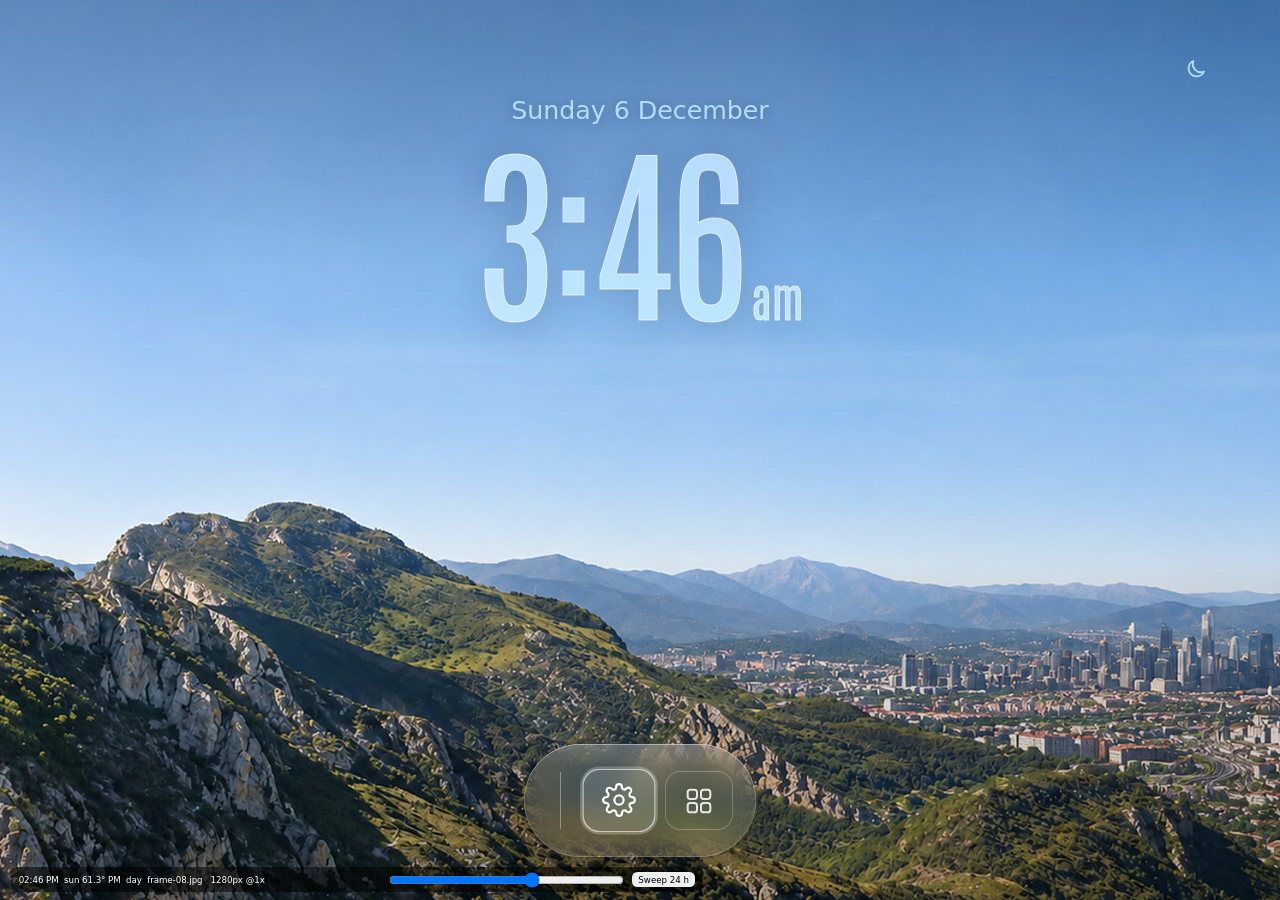
==== tv-home/web/index.html @ ba362331 "Fire TV support, the landscape home and a restyled phone remote - Fire TV (Fire OS 7): the on-TV app" ====
<!doctype html>
<html lang="en-AU">
<head>
<meta charset="utf-8">
<meta name="viewport" content="width=device-width, initial-scale=1">
<title>Home</title>
<link rel="preload" href="fonts/inter-latin-wght-normal.woff2" as="font" type="font/woff2" crossorigin>
<link rel="stylesheet" href="app.css">
<link rel="stylesheet" href="sky.css">
</head>
<body>
<div class="bg" id="bg" aria-hidden="true"></div>
<!-- home.mode "solar" (the default): one landscape lit by the real sun, built by sky.js -->
<div class="sky" id="sky" aria-hidden="true"></div>
<!-- Night look only: five scenes that take turns (photo, glass clock, the cut-out in front), built by app.js -->
<div class="scenes" id="scenes" aria-hidden="true"></div>
<div class="scrim" aria-hidden="true"></div>

<header class="top">
  <div class="top-left">
    <div class="people-wrap">
      <div class="people" id="people"></div>
      <!-- three or more people: the list the head icon opens -->
      <div class="people-pop" id="people-pop" role="listbox" aria-label="Who is watching"></div>
    </div>
    <div class="hero" id="hero" aria-live="polite">
      <h1 id="hero-title"></h1>
      <p id="hero-sub"></p>
    </div>
  </div>
  <div class="clock">
    <div class="time" id="time"></div>
    <div class="date" id="date"></div>
    <div class="place" id="place"></div>
    <div class="quick" id="quick">
      <!-- the quick buttons from tvs[].quick in config.json, drawn by app.js -->
      <div class="qbtns" id="qbtns"></div>
      <div class="sleep-menu" id="sleep-menu"></div>
    </div>
    <p class="quick-note" id="quick-note"></p>
  </div>
</header>

<main class="home">
  <section class="shelf" id="shelf-section" aria-labelledby="shelf-title">
    <header class="shelf-head">
      <h2 id="shelf-title">Keep watching</h2>
      <p class="status" id="status"></p>
    </header>
    <div class="shelf-track" id="shelf"></div>
  </section>

  <section class="apps" id="apps-section" aria-label="Apps">
    <p class="hint" id="hint" aria-live="polite"></p>
    <div class="grid" id="grid"></div>
  </section>
</main>

<!-- the gear tile's menu (Home settings or TV settings), drawn by app.js -->
<div class="gear-pop" id="gear-pop" role="menu"></div>

<!-- Home settings: couch-tv's own settings screen, drawn by app.js ("home settings") -->
<div class="settings" id="settings" role="dialog" aria-modal="true" aria-label="Home settings">
  <div class="set-side">
    <h1 class="set-title" id="set-title"></h1>
    <div class="set-secs" id="set-secs"></div>
  </div>
  <div class="set-main">
    <p class="set-crumb" id="set-crumb"></p>
    <h2 class="set-head" id="set-head"></h2>
    <div class="set-type" id="set-type">
      <label class="set-type-label" id="set-type-label" for="set-input"></label>
      <input id="set-input" type="text" autocomplete="off" autocorrect="off" spellcheck="false">
    </div>
    <div class="set-rows" id="set-rows"></div>
    <p class="set-msg" id="set-msg" aria-live="polite"></p>
    <p class="set-hint" id="set-hint"></p>
  </div>
</div>

<!-- Smart home (optional): the rooms and scenes screen, drawn by smarthome.js -->
<div class="smart" id="smart" role="dialog" aria-modal="true" aria-label="Smart home"></div>

<script src="i18n.js"></script>
<script src="config.js"></script>
<script src="smarthome.js"></script>
<script src="sky.js"></script>
<script src="app.js"></script>
</body>
</html>
---- tv-home/web/app.css ----
/* TV home, tvOS style. Designed at 1920x1080; 1rem = 16px at that width, so it scales with the
   TV's real CSS viewport (this TV's WebView reports 960x540 at 2x).
   Apple's tvOS numbers: safe area 60 top and bottom, 80 at the sides; 40 between tiles;
   text 29 by default and never under 23. */

@font-face {
  font-family: "Inter"; font-weight: 100 900; font-display: block;
  src: url(fonts/inter-latin-wght-normal.woff2) format("woff2");
}

:root {
  --bg: #0b0b0e;
  --bg-2: #060608;
  --text: #f5f5f7;
  --text-2: rgba(245, 245, 247, 0.62);
  --text-3: rgba(245, 245, 247, 0.42);
  --tile: #1c1c21;
  --warn: #ff9f8a;

  --safe-x: 5rem;        /* 80 */
  --safe-y: 3.75rem;     /* 60 */
  --gap: 2.5rem;         /* 40 */

  --shelf-w: 20rem;      /* 320: Apple's five-column width */
  --shelf-h: 11.25rem;   /* 16:9 */
  --app-w: 11.5rem;      /* 184: Apple's eight-column width */
  --app-h: 6.5rem;       /* 16:9, the shape of an Android TV banner */
  --app-row-gap: 3.5rem;

  --ease: cubic-bezier(0.2, 0.8, 0.2, 1);
}

* { box-sizing: border-box; margin: 0; }
html { font-size: calc(100vw / 120); background: var(--bg); color: var(--text); }
body {
  width: 100vw; height: 100vh; overflow: hidden;
  background: var(--bg);
  font-family: "Inter", system-ui, sans-serif; font-weight: 450;
  -webkit-font-smoothing: antialiased; letter-spacing: -0.005em;
  cursor: none; user-select: none; -webkit-user-select: none;
}

/* ---------- the photo: full screen, drifting slowly, one place at a time ---------- */
.bg { position: fixed; top: 0; right: 0; bottom: 0; left: 0; overflow: hidden; background: var(--bg); }
.bg img {
  position: absolute; top: 0; right: 0; bottom: 0; left: 0; width: 100%; height: 100%; object-fit: cover;
  opacity: 0; transition: opacity 1600ms ease-in-out;
}
.bg img.on { opacity: 1; animation: drift 70s ease-in-out infinite alternate; }
.bg img.show { animation: none; }
@keyframes drift { from { transform: scale(1.02) translate(0, 0); } to { transform: scale(1.1) translate(-1.5%, -1%); } }
.night .bg img { filter: brightness(0.72); }
/* darker at the top for the clock, much darker at the bottom for the apps */
.scrim {
  position: fixed; top: 0; right: 0; bottom: 0; left: 0; pointer-events: none;
  background:
    linear-gradient(180deg, rgba(0, 0, 0, 0.5) 0%, rgba(0, 0, 0, 0) 26%),
    linear-gradient(180deg, rgba(0, 0, 0, 0) 32%, rgba(0, 0, 0, 0.5) 55%, rgba(0, 0, 0, 0.86) 100%);
}

/* ---------- clock, and the focused show's title ---------- */
.top {
  position: fixed; top: var(--safe-y); left: var(--safe-x); right: var(--safe-x); z-index: 2;
  display: flex; justify-content: space-between; align-items: flex-start;
  text-shadow: 0 0.125rem 1.5rem rgba(0, 0, 0, 0.35);
}
.clock { text-align: right; }
.time { font-size: 7rem; line-height: 7rem; font-weight: 250; letter-spacing: -0.035em; font-variant-numeric: tabular-nums; }
.time small { font-size: 2.25rem; font-weight: 400; letter-spacing: 0; margin-left: 0.5rem; }
.date { margin-top: 0.75rem; font-size: 1.875rem; line-height: 2.25rem; font-weight: 550; }
.place { margin-top: 0.625rem; font-size: 1.4375rem; line-height: 1.875rem; color: rgba(255, 255, 255, 0.66); }
/* quick buttons under the clock, like Apple TV's Control Centre */
.quick { position: relative; display: flex; gap: 0.75rem; justify-content: flex-end; margin-top: 1.25rem; text-shadow: none; }
.qbtns { display: flex; gap: 0.75rem; justify-content: flex-end; }
.quick.none { display: none; }
.qbtn {
  display: flex; align-items: center; gap: 0.625rem; padding: 0.5rem 1.25rem 0.5rem 1rem; border-radius: 2rem;
  font-size: 1.4375rem; line-height: 2rem; font-weight: 600; color: #fff;
  background: rgba(16, 16, 20, 0.46); -webkit-backdrop-filter: blur(1.25rem); backdrop-filter: blur(1.25rem);
  transition: background 200ms var(--ease), color 200ms var(--ease), transform 200ms var(--ease);
}
.qbtn svg { width: 1.5rem; height: 1.5rem; fill: none; stroke: currentColor; stroke-width: 1.8; stroke-linejoin: round; }
.qbtn svg .fill { fill: currentColor; stroke: none; }
.qbtn.set { background: rgba(16, 16, 20, 0.66); box-shadow: inset 0 0 0 0.125rem rgba(255, 255, 255, 0.5); }
.qbtn.off { color: rgba(255, 255, 255, 0.55); }
.qbtn.focus { background: #fff; color: #111; transform: scale(1.08); box-shadow: 0 0.5rem 1.25rem rgba(0, 0, 0, 0.35); }
.sleep-menu {
  display: none; position: absolute; right: 0; top: calc(100% + 0.75rem); gap: 0.5rem; padding: 0.5rem;
  border-radius: 2rem; background: rgba(28, 28, 32, 0.72); -webkit-backdrop-filter: blur(1.5rem); backdrop-filter: blur(1.5rem);
  box-shadow: 0 1rem 2.5rem rgba(0, 0, 0, 0.45); text-shadow: none;
}
.sleep-menu.on { display: flex; }
.sleep-menu .opt { white-space: nowrap; padding: 0 1.25rem; border-radius: 1.5rem; font-size: 1.4375rem; line-height: 2.75rem; font-weight: 600; color: rgba(255, 255, 255, 0.85); transition: transform 200ms var(--ease); }
.sleep-menu .opt.focus { background: #fff; color: #111; transform: scale(1.08); }
.quick-note { margin-top: 0.5rem; font-size: 1.4375rem; color: var(--warn); min-height: 1.875rem; }

.hero { max-width: 62rem; opacity: 0; transform: translateY(0.5rem); transition: opacity 400ms var(--ease), transform 400ms var(--ease); }
.hero.on { opacity: 1; transform: none; }
.hero h1 { font-size: 3.75rem; line-height: 4.25rem; font-weight: 700; letter-spacing: -0.025em; }
.hero p { margin-top: 0.75rem; font-size: 1.8125rem; line-height: 2.25rem; color: rgba(255, 255, 255, 0.8); }

.home { position: relative; z-index: 1; height: 100vh; }

/* ---------- Keep watching ---------- */
.shelf-head { display: flex; align-items: baseline; justify-content: space-between; height: 2.25rem; margin-bottom: 1.25rem; }
.shelf-head h2 { font-size: 1.875rem; line-height: 2.25rem; font-weight: 620; color: rgba(255, 255, 255, 0.82); letter-spacing: -0.01em; text-shadow: 0 0.125rem 1rem rgba(0, 0, 0, 0.4); }
.status { font-size: 1.4375rem; color: var(--warn); }
/* whose shows: one tab per person, like Apple TV's tab bar */
.shelf-head { justify-content: flex-start; gap: 1.5rem; align-items: center; height: 3rem; }
/* top left, the show title sits under it */
.top-left { display: flex; flex-direction: column; align-items: flex-start; gap: 1.5rem; }
.people.empty, .people.none { display: none; }
.people { display: flex; width: max-content; text-shadow: none; gap: 0.5rem; padding: 0.375rem; border-radius: 2rem; background: rgba(255, 255, 255, 0.12); }
.person {
  font-size: 1.4375rem; line-height: 2.25rem; font-weight: 600; padding: 0 1.25rem; border-radius: 1.5rem;
  color: rgba(255, 255, 255, 0.78); transition: background 200ms var(--ease), color 200ms var(--ease), transform 200ms var(--ease);
}
.person.on { background: #fff; color: #111; }
.person.focus { transform: scale(1.08); box-shadow: 0 0 0 0.1875rem #fff, 0 0.5rem 1.25rem rgba(0, 0, 0, 0.35); }
.person.focus:not(.on) { background: rgba(255, 255, 255, 0.16); color: #fff; }
.shelf-none { font-size: 1.8125rem; line-height: var(--shelf-h); color: rgba(255, 255, 255, 0.7); text-shadow: 0 0.125rem 1rem rgba(0, 0, 0, 0.4); }
.shelf-head .status { margin-left: auto; padding-right: var(--safe-x); }

.shelf { position: absolute; left: var(--safe-x); right: 0; top: 19.25rem; }
.shelf.empty { display: none; }
.shelf-head { padding-right: var(--safe-x); }
.shelf-track { display: flex; gap: var(--gap); transition: transform 280ms var(--ease); }
.shelf-empty {
  max-width: 44rem; padding-top: 0.5rem;
  font-size: 1.8125rem; line-height: 2.5rem; color: var(--text-3); font-weight: 450;
}

/* ---------- tiles and the tvOS focus effect ---------- */
.tile { position: relative; flex: none; transition: transform 240ms var(--ease); }
.face {
  position: relative; width: 100%; height: 100%; overflow: hidden; background: var(--tile);
  box-shadow: 0 0.5rem 1rem rgba(0, 0, 0, 0.35);
  transition: box-shadow 240ms var(--ease);
}
.face img { display: block; width: 100%; height: 100%; object-fit: cover; }
/* the light that slides across a focused tile */
.face::after {
  content: ""; position: absolute; top: 0; right: 0; bottom: 0; left: 0; opacity: 0; pointer-events: none;
  background: linear-gradient(115deg, rgba(255, 255, 255, 0) 35%, rgba(255, 255, 255, 0.2) 50%, rgba(255, 255, 255, 0) 65%);
  background-size: 250% 100%; background-position: 100% 0;
  transition: opacity 240ms var(--ease);
}
.tile.focus { z-index: 2; }
.tile.focus .face {
  box-shadow: 0 1.75rem 3rem rgba(0, 0, 0, 0.6), 0 0 0 0.0625rem rgba(255, 255, 255, 0.12);
  animation: sway 6s ease-in-out infinite alternate;
}
.tile.focus .face::after { opacity: 1; animation: glint 6s ease-in-out infinite alternate; }
@keyframes sway {
  from { transform: perspective(60rem) rotateX(1.2deg) rotateY(-1.8deg); }
  to { transform: perspective(60rem) rotateX(-1.2deg) rotateY(1.8deg); }
}
@keyframes glint { from { background-position: 100% 0; } to { background-position: 0% 0; } }

/* Keep watching tile */
.show { width: var(--shelf-w); height: var(--shelf-h); }
.show .face { border-radius: 0.875rem; }
.show.focus { transform: scale(1.07); }
.show .badge {
  position: absolute; left: 1rem; bottom: 1.25rem; width: 3rem; height: 3rem; border-radius: 0.75rem;
  overflow: hidden; box-shadow: 0 0.25rem 0.75rem rgba(0, 0, 0, 0.45);
}
.show .badge img { width: 100%; height: 100%; object-fit: cover; }
.show .bar { position: absolute; left: 0; right: 0; bottom: 0; height: 0.375rem; background: rgba(0, 0, 0, 0.45); }
.show .bar i { display: block; height: 100%; background: var(--text); }
.show .no-art {
  position: absolute; top: 0; right: 0; bottom: 0; left: 0; display: flex; align-items: center; justify-content: center; padding: 1.5rem;
  font-size: 2.25rem; font-weight: 650; text-align: center; color: var(--text-2);
}
.caption {
  position: absolute; left: 0; right: 0; top: calc(100% + 1.25rem); opacity: 0;
  transition: opacity 200ms var(--ease); white-space: nowrap; overflow: hidden; text-overflow: ellipsis;
}
/* the focused show's title is shown large at the top instead */
.show .caption { display: none; }
.caption b { display: block; font-size: 1.8125rem; line-height: 2.25rem; font-weight: 620; color: var(--text); overflow: hidden; text-overflow: ellipsis; }
.caption span { display: block; font-size: 1.4375rem; line-height: 1.875rem; color: var(--text-2); }

/* ---------- apps ---------- */
.apps { position: absolute; left: var(--safe-x); right: var(--safe-x); top: 37.5rem; }
.grid {
  display: grid; grid-template-columns: repeat(8, var(--app-w)); grid-auto-rows: var(--app-h);
  column-gap: var(--gap); row-gap: var(--app-row-gap);
}
.app { width: var(--app-w); height: var(--app-h); }
.app .face { border-radius: 0.625rem; }
.app.focus { transform: scale(1.16); }
.app .label {
  position: absolute; left: -2rem; right: -2rem; top: calc(100% + 0.625rem); text-align: center;
  font-size: 1.25rem; line-height: 1.5rem; font-weight: 600; color: var(--text); opacity: 0;
  transition: opacity 200ms var(--ease); white-space: nowrap; overflow: hidden; text-overflow: ellipsis;
}
.app.focus .label { opacity: 1; }
/* apps without a TV banner: their icon on a soft tile */
.app .face.icon { display: flex; align-items: center; justify-content: center; }
.app .face.icon img { width: 3.75rem; height: 3.75rem; border-radius: 0.875rem; object-fit: cover; }
.app .face.word { display: flex; align-items: center; justify-content: center; font-size: 1.5rem; font-weight: 650; color: #fff; padding: 0 1rem; text-align: center; }
/* the house's own tiles: computer screen, settings */
.app .face.tool {
  background: linear-gradient(160deg, #2c2c33 0%, #1a1a1f 100%);
  display: flex; align-items: center; justify-content: center;
}
.app .face.tool svg { width: 2.75rem; height: 2.75rem; stroke: var(--text); stroke-width: 1.6; fill: none; stroke-linecap: round; stroke-linejoin: round; }
.app.busy .face { animation: none; opacity: 0.6; }

@media (prefers-reduced-motion: reduce) {
  .tile.focus .face, .tile.focus .face::after { animation: none; }
  .tile, .shelf-track, .bg img, .hero { transition: none; }
  .bg img.on { animation: none; }
}

/* ================= Night: the living room's lock screen look =================
   Only applies with html.theme-night. 
   Layers: photo, glass clock, the peak cut out of the photo, scrim, then everything else. */
@font-face {
  font-family: "Antonio"; font-weight: 300; font-display: block;
  src: url(fonts/antonio-latin-300.woff2) format("woff2");
}
@font-face {
  font-family: "Antonio"; font-weight: 400; font-display: block;
  src: url(fonts/antonio-latin-400.woff2) format("woff2");
}
/* Five scenes take turns every 20 s. Each scene is its own photo, glass
   clock and cut-out; only the one showing and the one coming next are drawn (.ready), to save memory. */
.scenes { display: none; }
.theme-night .scenes { display: block; position: fixed; top: 0; right: 0; bottom: 0; left: 0; pointer-events: none; }
.theme-night .bg { display: none; }
.scene { position: absolute; top: 0; right: 0; bottom: 0; left: 0; display: none; opacity: 0; transition: opacity 1600ms ease-in-out; }
.scene.ready { display: block; }
.scene.on { opacity: 1; }
.scene .sbg, .scene .fg { position: absolute; top: 0; right: 0; bottom: 0; left: 0; width: 100%; height: 100%; object-fit: cover; }
.scene .shade { position: absolute; top: 0; right: 0; bottom: 0; left: 0; }
.gclock {
  position: absolute; left: 0; right: 0; top: 9.375rem; text-align: center; white-space: nowrap;
  font-family: "Antonio", "Arial Narrow", sans-serif; font-weight: 300; font-size: 25rem; line-height: 0.82; letter-spacing: -0.02em;
  filter: drop-shadow(0 0.375rem 1.75rem rgba(0, 0, 0, 0.16));
}
.gclock .fill {
  display: block; padding: 0.2em 0; margin: -0.2em 0; color: transparent;
  -webkit-background-clip: text; background-clip: text; background-size: 100vw 100vh; background-repeat: no-repeat;
}
.gclock .rim { position: absolute; top: 0; right: 0; bottom: 0; left: 0; color: rgba(255, 255, 255, 0.1); -webkit-text-stroke: 0.09rem rgba(255, 255, 255, 0.55); }
.gclock .sheen {
  position: absolute; top: 0; right: 0; bottom: 0; left: 0; color: transparent; -webkit-background-clip: text; background-clip: text;
  background-image: linear-gradient(160deg, rgba(255, 255, 255, 0.55) 0%, rgba(255, 255, 255, 0) 38%, rgba(255, 255, 255, 0) 70%, rgba(255, 255, 255, 0.22) 100%);
}
/* after 9 pm everything dims a little */
.night .scene .sbg, .night .scene .fg, .night .scene .gclock { filter: brightness(0.72); }
.theme-night .scrim { background: linear-gradient(180deg, rgba(0, 0, 0, 0) 60%, rgba(0, 0, 0, 0.5) 100%); }

/* 4 Night: the clock behind the peak, pink glass */
.s-night .sbg, .s-night .fg { filter: brightness(0.86); }
.s-night .gclock .fill { filter: brightness(1.15) saturate(1.2); opacity: 0.9; }
.s-night .gclock .rim { color: rgba(255, 200, 215, 0.06); -webkit-text-stroke-color: rgba(255, 215, 225, 0.5); }
/* 1 Golden hour: a little smaller, low enough for the volcano's tip to rise into the digits */
.s-golden .gclock { top: 9.5rem; font-size: 24.375rem; }
/* 2 Waterline: the clock sits on the water (app.js water: the underside of the surface); the part
   under it is blurred like a reflection */
.s-water .shade { background: linear-gradient(180deg, rgba(0, 12, 24, 0.42) 0%, rgba(0, 12, 24, 0.12) 40%, rgba(0, 0, 0, 0) 52%, rgba(0, 20, 40, 0.5) 100%); }
.s-water .gclock { top: 16.75rem; font-size: 26.25rem; filter: drop-shadow(0 0.5rem 1.875rem rgba(0, 20, 40, 0.35)); }
.s-water .gclock.under { filter: blur(0.1375rem); opacity: 0.78; transform: translateX(0.3125rem); }
.s-water .gclock.under .fill { filter: hue-rotate(-8deg) saturate(1.4); }
.s-water .gclock.under .rim { -webkit-text-stroke-color: rgba(170, 240, 255, 0.5); }
/* 3 Fog: a big dark clock on the left, sinking into the misty hills */
.s-fog .gclock { left: 6rem; right: auto; top: 10.75rem; font-size: 29.375rem; text-align: left; filter: none; }
.s-fog .gclock .fill { filter: brightness(0.46) saturate(0.8) contrast(1.1); opacity: 0.8; }
.s-fog .gclock .rim { color: transparent; -webkit-text-stroke-color: rgba(255, 255, 255, 0.6); }
.s-fog .gclock .sheen { display: none; }
/* 5 Rainforest dawn: warm light at the top, the clock low enough for the ridges to cross it */
.s-dawn .shade { background: linear-gradient(180deg, rgba(50, 28, 12, 0.42) 0%, rgba(50, 28, 12, 0) 55%); }
.s-dawn .gclock { top: 14.375rem; filter: drop-shadow(0 0.5rem 2.125rem rgba(60, 30, 10, 0.3)); }

/* glass, as on the lock screen */
.theme-night .people, .theme-night .qbtn, .theme-night .grid, .theme-night .ncard {
  background: rgba(30, 20, 28, 0.32); -webkit-backdrop-filter: blur(1.75rem) saturate(170%); backdrop-filter: blur(1.75rem) saturate(170%);
  box-shadow: inset 0 0 0 0.0625rem rgba(255, 210, 220, 0.16), inset 0 0.0625rem 0 rgba(255, 220, 230, 0.14), 0 1.5rem 3.75rem rgba(0, 0, 0, 0.28);
}
.theme-night .hero, .theme-night .time, .theme-night .place { display: none; }
.theme-night .date {
  position: fixed; left: 0; right: 0; top: 6rem; margin: 0; text-align: center;
  font-size: 2.125rem; line-height: 2.5rem; font-weight: 500; color: #fff;
  text-shadow: 0 0.125rem 1.125rem rgba(0, 0, 0, 0.25); transition: opacity 600ms ease-in-out;
}
.theme-night .date .wx { color: rgba(255, 255, 255, 0.78); font-weight: 400; }
.theme-night .date { white-space: nowrap; }
/* fitDate() in app.js: not enough room between the people switch and the quick buttons */
.theme-night .date.tight .ww, .theme-night .date.tighter .wx { display: none; }
/* the date sits just above each scene's clock; it fades out while the scenes swap */
.theme-night .date.swap { opacity: 0; }
.scene-night .date { color: rgba(255, 232, 238, 0.92); }
.scene-night .date .wx { color: rgba(255, 232, 238, 0.78); }
.scene-golden .date { top: 6.625rem; }
.scene-water .date { top: 13.5rem; }
.scene-dawn .date { top: 11rem; }
.scene-fog .date { left: 6.5rem; right: auto; top: 7.25rem; text-align: left; color: #16201d; text-shadow: none; }
.scene-fog .date .wx { color: rgba(22, 32, 29, 0.72); }
.theme-night .date svg { width: 1.875rem; height: 1.875rem; vertical-align: -0.3rem; margin: 0 0.4rem 0 1rem;
  fill: none; stroke: currentColor; stroke-width: 1.7; stroke-linecap: round; stroke-linejoin: round; }
.theme-night .quick { margin-top: 0; }
/* the saved copy, computer off: app.js leaves out the quick buttons that need the bridge */
/* sleep timer: a round glass button; its label shows only while a timer runs */
.theme-night .qbtn { min-width: 5.5rem; height: 5.5rem; justify-content: center; padding: 0 1.75rem; border-radius: 2.75rem; }
.theme-night .qbtn svg { width: 2.25rem; height: 2.25rem; }
.theme-night .qbtn span { display: none; }
.theme-night .qbtn.set span { display: inline; }
/* the picture button always says which mode the TV is in */
.theme-night #q-picture span { display: inline; }
.theme-night .qbtn.focus { background: #fff; color: #111; }

/* Keep watching: three glass cards */
.theme-night .shelf { top: 40rem; left: var(--safe-x); right: var(--safe-x); }
.theme-night .shelf-head { height: 2.25rem; margin-bottom: 1rem; }
.theme-night .shelf-head h2 { font-size: 1.5625rem; font-weight: 600; color: rgba(255, 255, 255, 0.78); }
.theme-night .shelf-track { gap: 1.375rem; }
.ncard { display: flex; align-items: center; gap: 1.25rem; width: 32.5rem; padding: 1rem; border-radius: 1.875rem; transition: transform 240ms var(--ease), box-shadow 240ms var(--ease); }
.ncard .thumb { width: 10.5rem; height: 5.9375rem; flex: none; border-radius: 1rem; object-fit: cover; background: rgba(255, 255, 255, 0.08); }
.ncard .t { min-width: 0; flex: 1; }
.ncard .nap { display: flex; align-items: center; gap: 0.625rem; font-size: 1.1875rem; line-height: 1.5rem; font-weight: 500; letter-spacing: 0.06em; text-transform: uppercase; color: rgba(255, 255, 255, 0.58); white-space: nowrap; overflow: hidden; }
.ncard .nap img { width: 1.625rem; height: 1.625rem; border-radius: 0.4375rem; object-fit: cover; }
.ncard b { display: block; margin-top: 0.375rem; font-size: 1.8125rem; line-height: 2.25rem; font-weight: 600; white-space: nowrap; overflow: hidden; text-overflow: ellipsis; }
.ncard i { display: block; font-style: normal; font-size: 1.3125rem; line-height: 1.75rem; color: rgba(255, 255, 255, 0.78); }
.ncard .nbar { display: block; height: 0.3125rem; margin-top: 0.625rem; border-radius: 0.2rem; background: rgba(255, 255, 255, 0.25); overflow: hidden; }
.ncard .nbar i { height: 100%; background: #fff; }
.ncard.focus { transform: scale(1.05); box-shadow: 0 0 0 0.1875rem #fff, 0 1.25rem 2.5rem rgba(0, 0, 0, 0.45); }

/* the dock */
.theme-night .apps { top: auto; bottom: 2.875rem; left: 50%; right: auto; transform: translateX(-50%); }
.theme-night .grid {
  grid-template-columns: repeat(12, 7rem); grid-auto-rows: 7rem; column-gap: 1.625rem; row-gap: 3rem;
  padding: 1.375rem 1.75rem; border-radius: 2.875rem;
}
.theme-night .app { width: 7rem; height: 7rem; }
.theme-night .app .face { border-radius: 1.625rem; }
.theme-night .app:not(.focus) .face img { filter: brightness(0.82); }
.theme-night .app.focus { transform: scale(1.16) translateY(-0.625rem); }
.theme-night .app.focus .face { box-shadow: 0 0 0 0.25rem #fff, 0 1.125rem 2.5rem rgba(0, 0, 0, 0.4); }
.theme-night .app .face.tool { background: rgba(255, 255, 255, 0.14); }
.theme-night .app .face.word { font-size: 1.125rem; padding: 0 0.5rem; background: #2a2a30; }
.theme-night .app .label { top: calc(100% + 0.75rem); }
/* More apps: the dock grows into a full list and the cards step aside */
.theme-night.expanded .shelf { display: none; }

@media (prefers-reduced-motion: reduce) {
  .ncard { transition: none; }
}

/* ================= people: a head icon and its list, for three or more ================= */
.sr { position: absolute; width: 1px; height: 1px; overflow: hidden; clip: rect(0 0 0 0); white-space: nowrap; }
.people-wrap { position: relative; }
.avatar {
  display: flex; align-items: center; justify-content: center; flex: none; width: 2.25rem; height: 2.25rem; border-radius: 50%;
  font-size: 1.25rem; line-height: 1; font-weight: 700; color: #fff; text-shadow: 0 0.0625rem 0.25rem rgba(0, 0, 0, 0.25);
  box-shadow: inset 0 0 0 0.0625rem rgba(255, 255, 255, 0.28);
}
.people.head { padding: 0.375rem; border-radius: 50%; transition: transform 200ms var(--ease), box-shadow 200ms var(--ease); }
.people.head .avatar { width: 4.75rem; height: 4.75rem; font-size: 2.125rem; }
.theme-night .people.head.focus, .people.head.focus { transform: scale(1.08); box-shadow: 0 0 0 0.1875rem #fff, 0 0.75rem 1.75rem rgba(0, 0, 0, 0.4); }
.people-pop {
  display: none; position: absolute; left: 0; top: calc(100% + 1rem); z-index: 5; min-width: 24rem; padding: 0.625rem;
  border-radius: 2rem; background: rgba(28, 24, 30, 0.62); -webkit-backdrop-filter: blur(1.75rem) saturate(170%); backdrop-filter: blur(1.75rem) saturate(170%);
  box-shadow: inset 0 0 0 0.0625rem rgba(255, 220, 230, 0.16), 0 1.5rem 3.75rem rgba(0, 0, 0, 0.45); text-shadow: none;
}
.people-pop.on { display: block; }
.plist { display: flex; flex-direction: column; gap: 0.25rem; }
.prow {
  display: flex; align-items: center; gap: 1rem; padding: 0.5rem 1.25rem 0.5rem 0.5rem; border-radius: 1.5rem;
  font-size: 1.6875rem; line-height: 2.25rem; color: rgba(255, 255, 255, 0.88);
  transition: transform 200ms var(--ease), background 200ms var(--ease), box-shadow 200ms var(--ease);
}
.prow .avatar { width: 3rem; height: 3rem; font-size: 1.375rem; }
.prow b { flex: 1; min-width: 0; font-weight: 600; white-space: nowrap; overflow: hidden; text-overflow: ellipsis; }
.pmark { display: flex; font-style: normal; }
.pmark svg { width: 1.75rem; height: 1.75rem; fill: none; stroke: currentColor; stroke-width: 2.2; stroke-linecap: round; stroke-linejoin: round; }
.prow.focus { background: #fff; color: #111; transform: scale(1.04); }
.prow.lifted { transform: scale(1.07) translateX(0.5rem); box-shadow: 0 1rem 2rem rgba(0, 0, 0, 0.4); animation: wiggle 0.32s ease-in-out infinite alternate; }
.phint { margin: 0.625rem 0.75rem 0.25rem; font-size: 1.1875rem; line-height: 1.5rem; font-weight: 500; color: rgba(255, 255, 255, 0.62); }

/* ================= moving apps with the TV remote, and new apps ================= */
@keyframes wiggle { from { rotate: -2deg; } to { rotate: 2deg; } }
.app .dot {
  position: absolute; top: -0.375rem; right: -0.375rem; z-index: 2; width: 1.125rem; height: 1.125rem; border-radius: 50%;
  background: #0a84ff; box-shadow: 0 0 0 0.1875rem rgba(0, 0, 0, 0.3);
}
.theme-night .app.lifted, .theme-night .app.lifted.focus { z-index: 3; transform: scale(1.2) translateY(-1.5rem); }
.theme-night .app.lifted .face { animation: wiggle 0.32s ease-in-out infinite alternate; box-shadow: 0 0 0 0.25rem #fff, 0 1.75rem 3rem rgba(0, 0, 0, 0.55); }
.theme-night .app.lifted .face img { filter: none; }
.theme-night.lifting .app:not(.lifted) .face { opacity: 0.7; }
/* while an app is moved (or a hint shows over the dock) the cards step aside, so the hint has the space */
.theme-night .shelf { transition: opacity 240ms var(--ease); }
.theme-night.lifting .shelf, .theme-night.hinting .shelf { opacity: 0; }
.hint { display: none; }
.theme-night .hint.on {
  display: block; position: absolute; left: 50%; bottom: calc(100% + 2.5rem); transform: translateX(-50%); white-space: nowrap;
  padding: 0.625rem 1.5rem; border-radius: 2rem; font-size: 1.4375rem; line-height: 2rem; font-weight: 600; color: #fff;
  background: rgba(30, 20, 28, 0.42); -webkit-backdrop-filter: blur(1.75rem) saturate(170%); backdrop-filter: blur(1.75rem) saturate(170%);
  box-shadow: inset 0 0 0 0.0625rem rgba(255, 210, 220, 0.16), 0 1rem 2.5rem rgba(0, 0, 0, 0.28);
}
@media (prefers-reduced-motion: reduce) {
  .prow.lifted, .theme-night .app.lifted .face { animation: none; }
}

/* ================= the household's own photos as scenes (Home settings, Your photos) =================
   No cut-out and no glass copy: the clock's fill is the photo itself, lifted a little so it reads. */
.s-own .shade { background: linear-gradient(180deg, rgba(0, 0, 0, 0.3) 0%, rgba(0, 0, 0, 0) 45%); }
.s-own .gclock .fill { filter: brightness(1.4) saturate(1.15); opacity: 0.88; }
.s-own .gclock .rim { -webkit-text-stroke-color: rgba(255, 255, 255, 0.7); }

/* ================= your own scenes (home.my_scenes, made with tools/make-scene.py) =================
   app.js sets --my-top and --my-size (the clock's top and font size, from config.json) on the scene
   and on the page, and the classes: x-left or x-right, f-inter, t-dark on the scene; mine-left,
   mine-right, mine-below, mine-inter, mine-dark on the page for the date. Without them it is the built-in look. */
.s-mine .shade { background: linear-gradient(180deg, rgba(0, 0, 0, 0.22) 0%, rgba(0, 0, 0, 0) 40%); }
.s-mine .gclock { top: var(--my-top, 9.375rem); font-size: var(--my-size, 25rem); }
.s-mine.x-left .gclock { left: 6rem; right: auto; text-align: left; }
.s-mine.x-right .gclock { left: auto; right: 6rem; text-align: right; }
.s-mine.f-inter .gclock { font-family: "Inter", sans-serif; font-weight: var(--my-weight, 600); letter-spacing: -0.05em; line-height: 0.8; }
.s-mine.t-dark .gclock { filter: none; }
.s-mine.t-dark .gclock .fill { filter: brightness(0.46) saturate(0.8) contrast(1.1); opacity: 0.8; }
.s-mine.t-dark .gclock .rim { color: transparent; -webkit-text-stroke-color: rgba(255, 255, 255, 0.6); }
.s-mine.t-dark .gclock .sheen { display: none; }
.scene-mine .date { top: calc(var(--my-top, 9.375rem) - 3.375rem); }
/* below: under the digits' ink, which ends 0.92 of the font size down (Antonio), 0.77 (Inter) */
.scene-mine.mine-below .date { top: calc(var(--my-top, 9.375rem) + var(--my-size, 25rem) * 0.92 + 1rem); }
.scene-mine.mine-below.mine-inter .date { top: calc(var(--my-top, 9.375rem) + var(--my-size, 25rem) * 0.77 + 1rem); }
.scene-mine.mine-left .date { left: 6.5rem; right: auto; text-align: left; }
.scene-mine.mine-right .date { left: auto; right: 6.5rem; text-align: right; }
.scene-mine.mine-dark .date { color: #16201d; text-shadow: none; }
.scene-mine.mine-dark .date .wx { color: rgba(22, 32, 29, 0.72); }

/* ================= the gear tile's menu: Home settings or TV settings ================= */
.gear-pop {
  display: none; position: fixed; z-index: 15; width: max-content; max-width: 42rem; padding: 0.625rem;
  border-radius: 2rem; background: rgba(28, 24, 30, 0.74); -webkit-backdrop-filter: blur(1.75rem) saturate(170%); backdrop-filter: blur(1.75rem) saturate(170%);
  box-shadow: inset 0 0 0 0.0625rem rgba(255, 220, 230, 0.16), 0 1.5rem 3.75rem rgba(0, 0, 0, 0.45); text-shadow: none;
}
.gear-pop.on { display: block; }
/* the same card, centred just above the dock (clear of the clock), for the one-time updates question */
.gear-pop.ask { left: 50%; top: auto; bottom: 14rem; width: 46rem; max-width: 46rem; transform: translateX(-50%); padding: 1.25rem; }
.ask-h { padding: 0.75rem 1rem 1.25rem; }
.ask-h b { display: block; font-size: 2rem; line-height: 2.5rem; font-weight: 640; color: #fff; }
.ask-h small { display: block; margin-top: 0.5rem; font-size: 1.25rem; line-height: 1.75rem; color: rgba(255, 255, 255, 0.7); }
/* the cards step aside while the menu is open, as they do for the move hint */
.theme-night.gearing .shelf { opacity: 0; }
.grow {
  display: flex; align-items: center; gap: 1.25rem; padding: 0.875rem 1.75rem 0.875rem 0.875rem; border-radius: 1.5rem;
  color: rgba(255, 255, 255, 0.92); transition: transform 200ms var(--ease), background 200ms var(--ease);
}
.grow + .grow { margin-top: 0.25rem; }
.grow i { display: flex; flex: none; align-items: center; justify-content: center; width: 3.5rem; height: 3.5rem; border-radius: 1rem; background: rgba(255, 255, 255, 0.12); }
.grow svg { width: 2rem; height: 2rem; fill: none; stroke: currentColor; stroke-width: 1.7; stroke-linecap: round; stroke-linejoin: round; }
.grow b { display: block; font-size: 1.6875rem; line-height: 2.125rem; font-weight: 620; }
.grow small { display: block; font-size: 1.1875rem; line-height: 1.5rem; color: rgba(255, 255, 255, 0.62); }
.grow.focus { background: #fff; color: #111; transform: scale(1.04); box-shadow: 0 1rem 2rem rgba(0, 0, 0, 0.35); }
.grow.focus i { background: rgba(0, 0, 0, 0.07); }
.grow.focus small { color: rgba(0, 0, 0, 0.6); }

/* ================= Home settings: a tvOS style list, sections left, rows right ================= */
.settings {
  display: none; position: fixed; inset: 0; z-index: 30; grid-template-columns: 36rem minmax(0, 1fr); column-gap: 4rem;
  padding: var(--safe-y) var(--safe-x); text-shadow: none;
  background: rgba(10, 8, 12, 0.8); -webkit-backdrop-filter: blur(2.5rem) saturate(140%); backdrop-filter: blur(2.5rem) saturate(140%);
}
.settings.on { display: grid; }
/* the home underneath stays still while the list is open */
.setting .tile.focus .face, .setting .tile.focus .face::after { animation: none; }
.set-side { display: flex; flex-direction: column; min-height: 0; }
.set-title { margin: 2.25rem 0 2.5rem 1.25rem; font-size: 2.875rem; line-height: 3.75rem; font-weight: 700; letter-spacing: -0.022em; white-space: nowrap; }
.set-secs { display: flex; flex-direction: column; gap: 0.375rem; }
.ssec {
  display: flex; align-items: center; gap: 1.25rem; min-height: 4.75rem; padding: 0.5rem 1.5rem 0.5rem 0.875rem; border-radius: 1.5rem;
  font-size: 1.75rem; line-height: 2.25rem; font-weight: 600; color: rgba(255, 255, 255, 0.76);
  transition: transform 200ms var(--ease), background 200ms var(--ease), box-shadow 200ms var(--ease);
}
.ssec i { display: flex; flex: none; align-items: center; justify-content: center; width: 3.25rem; height: 3.25rem; border-radius: 1rem; background: rgba(255, 255, 255, 0.1); }
.ssec svg { width: 1.875rem; height: 1.875rem; fill: none; stroke: currentColor; stroke-width: 1.7; stroke-linecap: round; stroke-linejoin: round; }
.ssec.on { background: rgba(255, 255, 255, 0.13); color: #fff; }
.ssec.focus { background: #fff; color: #111; transform: scale(1.04); box-shadow: 0 1rem 2.25rem rgba(0, 0, 0, 0.45); }
.ssec.focus i { background: rgba(0, 0, 0, 0.07); }

.set-main { display: flex; flex-direction: column; min-width: 0; min-height: 0; }
.set-crumb { height: 2rem; margin: 0.75rem 0 0 1.75rem; font-size: 1.3125rem; line-height: 2rem; font-weight: 600; color: rgba(255, 255, 255, 0.5); }
.set-head { margin: 0.25rem 0 1.5rem 1.75rem; font-size: 2.375rem; line-height: 3rem; font-weight: 680; letter-spacing: -0.015em; }
.set-rows {
  position: relative; flex: 1; min-height: 0; display: flex; flex-direction: column; gap: 0.5rem;
  margin: -1rem -1.75rem; padding: 1rem 1.75rem 3rem; overflow: hidden; scroll-behavior: smooth;
  /* a long list fades out at its edges instead of being cut */
  -webkit-mask-image: linear-gradient(180deg, transparent 0, #000 1rem, #000 calc(100% - 3rem), transparent 100%);
  mask-image: linear-gradient(180deg, transparent 0, #000 1rem, #000 calc(100% - 3rem), transparent 100%);
}
.srow {
  flex: none; display: flex; align-items: center; gap: 1.25rem; min-height: 4.75rem; padding: 0.75rem 1.75rem; border-radius: 1.5rem;
  background: rgba(255, 255, 255, 0.08); font-size: 1.75rem; line-height: 2.25rem; color: rgba(255, 255, 255, 0.92);
  transition: transform 200ms var(--ease), background 200ms var(--ease), box-shadow 200ms var(--ease);
}
.srow .sl { flex: 1; min-width: 0; }
.srow .sl b { display: block; font-weight: 600; overflow-wrap: anywhere; }
.srow .sl small { display: block; margin-top: 0.125rem; font-size: 1.25rem; line-height: 1.625rem; color: rgba(255, 255, 255, 0.6); }
.srow .sv { flex: none; max-width: 48%; text-align: right; font-weight: 500; color: rgba(255, 255, 255, 0.62); overflow-wrap: anywhere; }
.srow.focus { background: #fff; color: #111; transform: scale(1.02); box-shadow: 0 1.25rem 2.5rem rgba(0, 0, 0, 0.45); }
.srow.focus .sl small, .srow.focus .sv { color: rgba(0, 0, 0, 0.6); }
.srow.k-info { min-height: 0; padding: 0.5rem 1.75rem; background: none; font-size: 1.4375rem; line-height: 1.875rem; color: rgba(255, 255, 255, 0.68); }
.srow.k-info .sl b { font-weight: 500; }
.srow.k-info .sl small { font-size: 1.25rem; }
.srow.danger .sl b { color: #ff7b72; }
.srow.danger.focus .sl b { color: #c4271b; }
.srow.lifted { transform: scale(1.04) translateX(0.75rem); box-shadow: 0 1.25rem 2.5rem rgba(0, 0, 0, 0.5); animation: wiggle 0.32s ease-in-out infinite alternate; }
.shead { flex: none; margin: 1.125rem 0 0.125rem 1.75rem; font-size: 1.25rem; line-height: 1.75rem; font-weight: 650; letter-spacing: 0.06em; text-transform: uppercase; color: rgba(255, 255, 255, 0.5); }
.shead:first-child { margin-top: 0; }
.smark { display: flex; flex: none; font-style: normal; }
.smark svg { width: 1.875rem; height: 1.875rem; fill: none; stroke: currentColor; stroke-width: 2.2; stroke-linecap: round; stroke-linejoin: round; }
.smark.dim { opacity: 0.45; }
.sbox { display: flex; flex: none; align-items: center; justify-content: center; width: 2.25rem; height: 2.25rem; border-radius: 50%; box-shadow: inset 0 0 0 0.1875rem rgba(255, 255, 255, 0.42); }
.sbox.on { background: #30d158; box-shadow: none; color: #fff; }
.sbox svg { width: 1.375rem; height: 1.375rem; fill: none; stroke: currentColor; stroke-width: 2.8; stroke-linecap: round; stroke-linejoin: round; }
.srow.focus .sbox:not(.on) { box-shadow: inset 0 0 0 0.1875rem rgba(0, 0, 0, 0.32); }
.sicon { flex: none; width: 3rem; height: 3rem; border-radius: 0.75rem; object-fit: cover; }
.sicon.none { display: flex; align-items: center; justify-content: center; background: rgba(255, 255, 255, 0.14); font-size: 1.375rem; font-weight: 700; }
.sicon.none svg { width: 1.75rem; height: 1.75rem; fill: none; stroke: currentColor; stroke-width: 1.7; stroke-linecap: round; stroke-linejoin: round; }
.srow.focus .sicon.none { background: rgba(0, 0, 0, 0.08); }
.sthumb { flex: none; width: 5.5rem; height: 3.125rem; border-radius: 0.625rem; object-fit: cover; background: rgba(255, 255, 255, 0.08); }
.srow .avatar { width: 3rem; height: 3rem; font-size: 1.375rem; }
/* the text box for a place, a name or a photo's address */
.set-type { display: none; flex: none; margin: 0 0 1.25rem; padding: 0.875rem 1.75rem 1rem; border-radius: 1.5rem; background: rgba(255, 255, 255, 0.12); box-shadow: inset 0 0 0 0.1875rem #fff; }
.set-type.on { display: block; }
.set-type-label { display: block; margin-bottom: 0.25rem; font-size: 1.3125rem; line-height: 1.75rem; font-weight: 600; color: rgba(255, 255, 255, 0.7); }
.set-type input {
  width: 100%; padding: 0; border: 0; outline: 0; background: transparent; color: #fff; caret-color: #0a84ff;
  font: inherit; font-size: 2.25rem; line-height: 3rem; font-weight: 500; user-select: text; -webkit-user-select: text;
}
.set-msg { flex: none; min-height: 2rem; margin: 1.5rem 0 0 1.75rem; font-size: 1.4375rem; line-height: 2rem; font-weight: 550; color: #8fd3ff; }
.set-hint { flex: none; margin: 0.25rem 0 0 1.75rem; font-size: 1.25rem; line-height: 1.75rem; color: rgba(255, 255, 255, 0.5); }
@media (prefers-reduced-motion: reduce) {
  .srow, .ssec, .grow { transition: none; }
  .srow.lifted { animation: none; }
  .set-rows { scroll-behavior: auto; }
}

/* ================= Smart home (optional): rooms and scenes through Home Assistant =================
   Only drawn when config.json has a home_assistant section (smarthome.js). Rooms are cards with a
   dial; their four buttons (cooler, warmer, on or off, mode) and the scenes take the remote. */
.smart {
  display: none; position: fixed; inset: 0; z-index: 30; flex-direction: column;
  padding: var(--safe-y) var(--safe-x); text-shadow: none;
  background: rgba(10, 8, 12, 0.8); -webkit-backdrop-filter: blur(2.5rem) saturate(140%); backdrop-filter: blur(2.5rem) saturate(140%);
}
.smart.on { display: flex; }
.smarting .tile.focus .face, .smarting .tile.focus .face::after { animation: none; }
.sh-title { margin: 2.25rem 0 1.75rem 0.25rem; font-size: 2.875rem; line-height: 3.75rem; font-weight: 700; letter-spacing: -0.022em; }
.sh-head { margin: 0 0 1rem 0.25rem; font-size: 1.25rem; line-height: 1.75rem; font-weight: 650; letter-spacing: 0.06em; text-transform: uppercase; color: rgba(255, 255, 255, 0.5); }
.sh-note { margin: -0.25rem 0 1.25rem 0.25rem; font-size: 1.5rem; line-height: 2.125rem; color: var(--text-2); }
.sh-note.warn { color: var(--warn); }
.sh-view { overflow: hidden; margin: -1rem -1rem 1.75rem; padding: 1rem; }
.sh-rooms { display: flex; gap: 2rem; transition: transform 300ms var(--ease); }
.sh-room {
  flex: 0 0 25.5rem; padding: 1.75rem 1.75rem 1.5rem; border-radius: 2rem; background: rgba(255, 255, 255, 0.08);
  box-shadow: inset 0 0 0 0.0625rem rgba(255, 255, 255, 0.1); transition: background 200ms var(--ease), transform 200ms var(--ease);
}
.sh-room.here { background: rgba(255, 255, 255, 0.14); }
.sh-name { font-size: 1.875rem; line-height: 2.375rem; font-weight: 650; white-space: nowrap; overflow: hidden; text-overflow: ellipsis; }
.sh-dial { position: relative; width: 13.5rem; height: 13.5rem; margin: 0.75rem auto 0.25rem; }
.sh-dial svg { width: 100%; height: 100%; transform: rotate(135deg); }
.sh-dial .track { fill: none; stroke: rgba(255, 255, 255, 0.14); stroke-width: 8; stroke-linecap: round; }
.sh-dial .arc { fill: none; stroke: #9fd8ff; stroke-width: 8; stroke-linecap: round; transition: stroke-dasharray 300ms var(--ease), stroke 300ms; }
.sh-room.heat .sh-dial .arc { stroke: #ffb46e; }
.sh-room.off .sh-dial .arc, .sh-room.quiet .sh-dial .arc { stroke: rgba(255, 255, 255, 0.3); }
.sh-val { position: absolute; inset: 0; display: flex; flex-direction: column; align-items: center; justify-content: center; text-align: center; }
.sh-val b { font-family: "Antonio", "Inter", sans-serif; font-size: 5.5rem; line-height: 5.75rem; font-weight: 300; letter-spacing: -0.03em; }
.sh-val span { font-size: 1.3125rem; line-height: 1.75rem; color: var(--text-2); }
.sh-room.off .sh-val b, .sh-room.quiet .sh-val b { color: var(--text-2); }
.sh-now { min-height: 2.125rem; text-align: center; font-size: 1.5rem; line-height: 2.125rem; color: var(--text-2); white-space: nowrap; overflow: hidden; text-overflow: ellipsis; }
.sh-ctl { display: flex; gap: 0.75rem; justify-content: center; margin-top: 1.25rem; }
.sh-b {
  display: flex; align-items: center; justify-content: center; gap: 0.5rem; min-width: 4rem; height: 4rem; padding: 0 0.875rem;
  border-radius: 2rem; background: rgba(255, 255, 255, 0.12); color: rgba(255, 255, 255, 0.92);
  transition: transform 200ms var(--ease), background 200ms var(--ease), box-shadow 200ms var(--ease);
}
.sh-b i { display: flex; }
.sh-b svg { width: 1.875rem; height: 1.875rem; fill: none; stroke: currentColor; stroke-width: 2; stroke-linecap: round; stroke-linejoin: round; }
.sh-b span { font-size: 1.375rem; line-height: 1.75rem; font-weight: 600; white-space: nowrap; max-width: 8rem; overflow: hidden; text-overflow: ellipsis; }
.sh-room:not(.off):not(.quiet) .sh-power { background: rgba(159, 216, 255, 0.3); }
.sh-room.heat:not(.off):not(.quiet) .sh-power { background: rgba(255, 180, 110, 0.32); }
.smart .sh-room .sh-b.focus { background: #fff; color: #111; transform: scale(1.12); box-shadow: 0 0.75rem 1.75rem rgba(0, 0, 0, 0.45); }
.sh-scenes { display: flex; flex-wrap: wrap; gap: 1.25rem; }
/* five to a line, the same width each, so up and down land where they look like they should */
.sh-scene {
  display: flex; flex: 0 0 20.75rem; align-items: center; gap: 1rem; height: 5rem; padding: 0 1.75rem 0 1rem; border-radius: 1.5rem;
  background: rgba(255, 255, 255, 0.1); color: rgba(255, 255, 255, 0.92);
  transition: transform 200ms var(--ease), background 200ms var(--ease), box-shadow 200ms var(--ease);
}
.sh-scene i { display: flex; align-items: center; justify-content: center; width: 3.25rem; height: 3.25rem; border-radius: 1rem; background: rgba(255, 255, 255, 0.12); }
.sh-scene svg { width: 1.75rem; height: 1.75rem; fill: none; stroke: currentColor; stroke-width: 1.7; stroke-linecap: round; stroke-linejoin: round; }
.sh-scene b { min-width: 0; font-size: 1.625rem; line-height: 2.125rem; font-weight: 600; white-space: nowrap; overflow: hidden; text-overflow: ellipsis; }
.sh-scene.focus { background: #fff; color: #111; transform: scale(1.06); box-shadow: 0 1rem 2rem rgba(0, 0, 0, 0.45); }
.sh-scene.focus i { background: rgba(0, 0, 0, 0.07); }
.sh-msg { min-height: 2rem; margin: auto 0 0 0.25rem; font-size: 1.4375rem; line-height: 2rem; font-weight: 550; color: #8fd3ff; }
.sh-hint { margin: 0.25rem 0 0 0.25rem; font-size: 1.25rem; line-height: 1.75rem; color: rgba(255, 255, 255, 0.5); }
@media (prefers-reduced-motion: reduce) {
  .sh-b, .sh-scene, .sh-room, .sh-rooms, .sh-dial .arc { transition: none; }
}

/* ================= home.mode "solar": the landscape (sky.css) and the glass app bar =================
   Sizes from docs/reference/app-bar-spec.md at 1080p; 1rem = 16 device pixels on a 1920x1080 TV, so
   every size below is a whole number of device pixels. */
.theme-night.mode-solar .scrim { background: linear-gradient(180deg, rgba(0, 0, 0, 0.16) 0%, rgba(0, 0, 0, 0) 30%, rgba(0, 0, 0, 0) 62%, rgba(0, 0, 0, 0.3) 100%); }

/* the clock: big and thin in the open sky, under the date and weather line */
.theme-night.mode-solar .time {
  display: block; position: fixed; left: 0; right: 0; top: 13.5rem; margin: 0; text-align: center;
  font-family: "Antonio", "Arial Narrow", sans-serif; font-weight: 400; font-size: 18rem; line-height: 0.82; letter-spacing: -0.02em;
  white-space: nowrap; filter: drop-shadow(0 0.375rem 1.75rem rgba(0, 0, 0, 0.16));
  text-shadow: none;   /* .top's text shadow would paint over the glass (its text is transparent) */
}
.theme-night.mode-solar .time small { font-size: 4.25rem; font-weight: 400; margin-left: 0.75rem; letter-spacing: 0.02em; }
/* the glass, exactly as the scenes' clock (.gclock): frosted fill, sheen, rim */
.theme-night.mode-solar .time .fill {
  display: block; padding: 0.2em 0; margin: -0.2em 0; color: transparent;
  -webkit-background-clip: text; background-clip: text; background-size: 100vw 100vh; background-repeat: no-repeat;
}
/* the white rim is the glass's edge by day; it fades out as night falls (--sky-night, set by sky.js) */
.theme-night.mode-solar .time .rim {
  position: absolute; top: 0; right: 0; bottom: 0; left: 0; color: rgba(255, 255, 255, calc(0.1 * (1 - var(--sky-night, 0))));
  -webkit-text-stroke: 0.09rem rgba(255, 255, 255, calc(0.7 * (1 - var(--sky-night, 0))));
}
.theme-night.mode-solar .time .sheen {
  position: absolute; top: 0; right: 0; bottom: 0; left: 0; color: transparent; -webkit-background-clip: text; background-clip: text;
  background-image: linear-gradient(160deg, rgba(255, 255, 255, 0.55) 0%, rgba(255, 255, 255, 0) 38%, rgba(255, 255, 255, 0) 70%, rgba(255, 255, 255, 0.22) 100%);
}
.theme-night.mode-solar .date { top: 9rem; font-size: 2.375rem; line-height: 2.75rem; color: var(--glass-tint, #fff); }
/* the quick buttons at the top right: bare icons in the glass colour, like the date and clock */
.theme-night.mode-solar .qbtn {
  background: none; -webkit-backdrop-filter: none; backdrop-filter: none; box-shadow: none;
  color: var(--glass-tint, #fff); transition: transform 150ms ease-out, background 150ms ease-out;
}
.theme-night.mode-solar .qbtn svg { stroke: currentColor; }
.theme-night.mode-solar .qbtn.focus { background: rgba(255, 255, 255, 0.16); color: var(--glass-tint, #fff); transform: scale(1.08); }
.theme-night.mode-solar .date .wx { color: var(--glass-tint, rgba(255, 255, 255, 0.78)); opacity: 0.85; }

/* Keep watching: under the bar, out of sight until down is pressed on the bar. Then the bar rises by
   the cards' height (179 px) plus 40 px and the cards come up under it, 64 px from the bottom. */
.theme-night.mode-solar .shelf {
  top: auto; bottom: 4rem; opacity: 0; transform: translateY(16.25rem);
  transition: transform 320ms var(--ease), opacity 240ms var(--ease);
}
.theme-night.mode-solar.shelf-open .shelf { opacity: 1; transform: none; }
.mode-solar .apps { transition: transform 320ms var(--ease); }
.mode-solar.shelf-open:not(.expanded) .apps { transform: translateY(-13.6875rem); }

/* the bar: one glass capsule, 64 px above the bottom, as wide as what is in it */
.mode-solar:not(.expanded) .apps { top: auto; bottom: 4rem; left: 0; right: 0; transform: none; display: flex; justify-content: center; }
.mode-solar:not(.expanded) .grid {
  position: relative; display: flex; align-items: center; column-gap: 1.0625rem; row-gap: 0;
  box-sizing: border-box; height: 10.625rem; padding: 0 2.125rem; border-radius: 5.3125rem;
  background: rgba(255, 255, 255, 0.12);
  -webkit-backdrop-filter: blur(1.5rem) saturate(1.4); backdrop-filter: blur(1.5rem) saturate(1.4);
  box-shadow: inset 0 0 0 0.0625rem rgba(255, 255, 255, 0.25), inset 0 0.0625rem 0 rgba(255, 255, 255, 0.35), 0 0.75rem 2.5rem rgba(0, 0, 0, 0.35);
}
/* the faint highlight along the top, gone by a fifth of the way down */
.mode-solar:not(.expanded) .grid::before {
  content: ""; position: absolute; top: 0; right: 0; bottom: 0; left: 0; border-radius: inherit; pointer-events: none;
  background: linear-gradient(180deg, rgba(255, 255, 255, 0.14) 0, rgba(255, 255, 255, 0) 20%);
}
.mode-solar:not(.expanded) .grid.odd { padding-right: 2.1875rem; }
/* no backdrop blur (unsupported, or home.bar_blur false): a plain lighter glass */
.mode-solar.no-blur:not(.expanded) .grid { -webkit-backdrop-filter: none; backdrop-filter: none; background: rgba(255, 255, 255, 0.18); }
@supports not ((backdrop-filter: blur(1px)) or (-webkit-backdrop-filter: blur(1px))) {
  .mode-solar:not(.expanded) .grid { background: rgba(255, 255, 255, 0.18); }
}

/* app tiles: 132 px squares, radius 28, the brand on its own colour */
.mode-solar:not(.expanded) .app { width: 8.25rem; height: 8.25rem; flex: none; transform: none; transition: none; }
.mode-solar:not(.expanded) .app .face {
  border-radius: 1.75rem; background: #1c1c21; isolation: isolate; animation: none;
  box-shadow: inset 0 0 0 0.0625rem rgba(255, 255, 255, 0.12);
  transition: transform 150ms ease-out, box-shadow 150ms ease-out;
}
.mode-solar:not(.expanded) .app .face::after { display: none; }
.mode-solar:not(.expanded) .app .face img { width: 100%; height: 100%; object-fit: cover; filter: none; }
.mode-solar:not(.expanded) .app .face.mark img { object-fit: contain; mix-blend-mode: multiply; }
.mode-solar:not(.expanded) .app .face.word { font-size: 1.375rem; padding: 0 0.75rem; background: #24242b; }
.mode-solar:not(.expanded) .app .label { display: none; }
/* focus: the tile grows 8 % with a brighter edge and a soft ring; nothing else moves */
.mode-solar:not(.expanded) .app.focus { transform: none; }
.mode-solar:not(.expanded) .app.focus .face {
  transform: scale(1.08); animation: none;
  box-shadow: 0 0 0 0.125rem rgba(255, 255, 255, 0.6), 0 0 0 0.3125rem rgba(255, 255, 255, 0.25), 0 0.75rem 1.75rem rgba(0, 0, 0, 0.35);
}

/* after the apps: a thin divider, then outlined glass buttons (inputs, the gear, more apps) */
.mode-solar:not(.expanded) .app.util { width: 6.375rem; height: 5.5rem; }
.mode-solar:not(.expanded) .app.util .face {
  display: flex; align-items: center; justify-content: center; border-radius: 1.5rem; background: transparent;
  box-shadow: inset 0 0 0 0.0625rem rgba(255, 255, 255, 0.35); color: rgba(255, 255, 255, 0.85);
}
.mode-solar:not(.expanded) .app.util .face svg { width: 3rem; height: 3rem; stroke: currentColor; stroke-width: 1.5; fill: none; }
.mode-solar:not(.expanded) .app.util.focus .face {
  background: rgba(255, 255, 255, 0.14); color: #fff;
  box-shadow: inset 0 0 0 0.125rem rgba(255, 255, 255, 0.6), 0 0 0 0.1875rem rgba(255, 255, 255, 0.25);
}
.mode-solar:not(.expanded) .app.util.first { position: relative; margin-left: 3.625rem; }
.mode-solar:not(.expanded) .app.util.first::before {
  content: ""; position: absolute; left: -2.375rem; top: 0.0625rem; width: 0.0625rem; height: 5.375rem; background: rgba(255, 255, 255, 0.35);
}
/* moving an app with the remote */
.mode-solar:not(.expanded) .app.lifted, .mode-solar:not(.expanded) .app.lifted.focus { transform: translateY(-1rem); }
.mode-solar:not(.expanded) .app .dot { top: -0.25rem; right: -0.25rem; }
---- tv-home/web/sky.css ----
/* The solar landscape (sky.js). Inside .sky-fit everything is in 1080p device pixels: sky.js scales
   that box to the screen once. Only transform and opacity ever change. */
.sky { display: none; }
.mode-solar .sky { display: block; position: fixed; top: 0; left: 0; right: 0; bottom: 0; overflow: hidden; pointer-events: none;
  background: #05070d; opacity: 0; transition: opacity 1200ms ease-out; }
.mode-solar .sky.on { opacity: 1; }
.mode-solar .scenes, .mode-solar .bg { display: none; }

.sky-fit { position: absolute; top: 0; left: 0; width: 1920px; height: 1080px; transform-origin: 0 0; }
/* one very slow Ken Burns on the whole stack */
.sky-kb { position: absolute; top: 0; left: 0; width: 1920px; height: 1080px; overflow: hidden;
  transform-origin: 50% 50%; }   /* Ken Burns: sky.js steps it, 1.00 to 1.04 and back, ten minutes each way */

.sky-frames, .sky-slot, .sky-stars, .sky-spin, .sky-fx, .sky-win {
  position: absolute; top: 0; left: 0; width: 1920px; height: 1080px; }
.sky-slot { opacity: 0; }
.sky-img { position: absolute; top: 0; left: 0; width: 1920px; height: 1080px; display: block; }

/* the canvases (sky.js): small backing stores, stretched to their place in the 1920x1080 box */
.sky-dim, .sky-clouds, .sky-sun { position: absolute; top: 0; left: 0; width: 1920px; height: 1080px; }
/* night: the photo's own sky dims a little so the drawn stars, which move, carry it */
.sky-dim { opacity: 0; }
/* the Milky Way band of frame-01, breathing between 0.85 and 1 over three minutes */
.sky-mw { position: absolute; left: 600px; top: 0; width: 1200px; height: 620px; opacity: 0; }
.sky-mw-c { display: block; width: 1200px; height: 620px; }

.sky-stars { opacity: 0; }
/* turns about the celestial pole, off the top left */
.sky-spin { transform-origin: -180px -360px; }
.sky-canvas { position: absolute; top: 0; left: 0; width: 1920px; height: 1080px; }
.sky-twi { position: absolute; top: 0; left: 0; border-radius: 50%; }

.sky-fx { opacity: 0; }
.sky-ss { position: absolute; top: 0; left: 0; transform-origin: 0 50%; }
.sky-ss-trail { position: absolute; top: -1px; left: 0; height: 2px; border-radius: 1px; transform-origin: 100% 50%; will-change: transform, opacity;
  background: linear-gradient(90deg, rgba(255, 255, 255, 0), rgba(255, 255, 255, 0.55) 70%, #fff); opacity: 0; }
.sky-ss-trail::after { content: ""; position: absolute; right: -1px; top: 0; width: 2px; height: 2px; border-radius: 50%; background: #fff;
  box-shadow: 0 0 4px 1px rgba(255, 255, 255, 0.8); }
.sky-ss.bright .sky-ss-trail { top: -1.5px; height: 3px; background: linear-gradient(90deg, rgba(220, 235, 255, 0), rgba(230, 240, 255, 0.75) 60%, #fff); }
.sky-ss.bright .sky-ss-trail::after { width: 3px; height: 3px; box-shadow: 0 0 7px 2px rgba(255, 255, 255, 0.9); }
.sky-sat { position: absolute; top: -1px; left: -1px; width: 2px; height: 2px; border-radius: 50%; background: #fff; opacity: 0; will-change: transform, opacity; }
.sky-plane { position: absolute; top: -1.5px; left: -1.5px; width: 3px; height: 3px; border-radius: 50%; background: #fff; opacity: 0;
  box-shadow: 0 0 3px rgba(255, 255, 255, 0.7); will-change: transform, opacity; }
.sky-plane-red { position: absolute; left: -6px; top: 3px; width: 2px; height: 2px; border-radius: 50%; background: #ff3b30;
  box-shadow: 0 0 3px 1px rgba(255, 59, 48, 0.8); }

/* the city: frame-01's lights over themselves (screen), shimmering between 0.92 and 1 */
.sky-city { position: absolute; left: 1180px; top: 640px; width: 740px; height: 380px; opacity: 0; mix-blend-mode: screen; }
.sky-city-c { display: block; width: 740px; height: 380px; opacity: 0.96; }
.sky-win { opacity: 0; }
.sky-window { position: absolute; top: 0; left: 0; width: 2px; height: 3px; background: #ffd9a3;
  box-shadow: 0 0 3px 1px rgba(255, 196, 120, 0.55); }


/* dev tools (browser preview, or ?dev=1) */
.sky-dev { position: fixed; left: 1rem; bottom: 0.75rem; z-index: 50; display: flex; align-items: center; gap: 0.75rem;
  padding: 0.4rem 0.75rem; border-radius: 0.75rem; background: rgba(0, 0, 0, 0.55); color: #fff;
  font: 500 0.8125rem/1.2 -apple-system, system-ui, sans-serif; pointer-events: auto; }
.sky-dev input { width: 22rem; }
.sky-dev button { font: inherit; padding: 0.2rem 0.6rem; border-radius: 0.5rem; border: 0; }
.sky-dev-info { white-space: pre; font-variant-numeric: tabular-nums; min-width: 34rem; }
.shot .sky-dev { display: none; }

/* the two frame slots carry z-index 1/2 between themselves only: keep them under every layer above */
.sky-frames { z-index: 0; }
.sky-sun { mix-blend-mode: screen; }
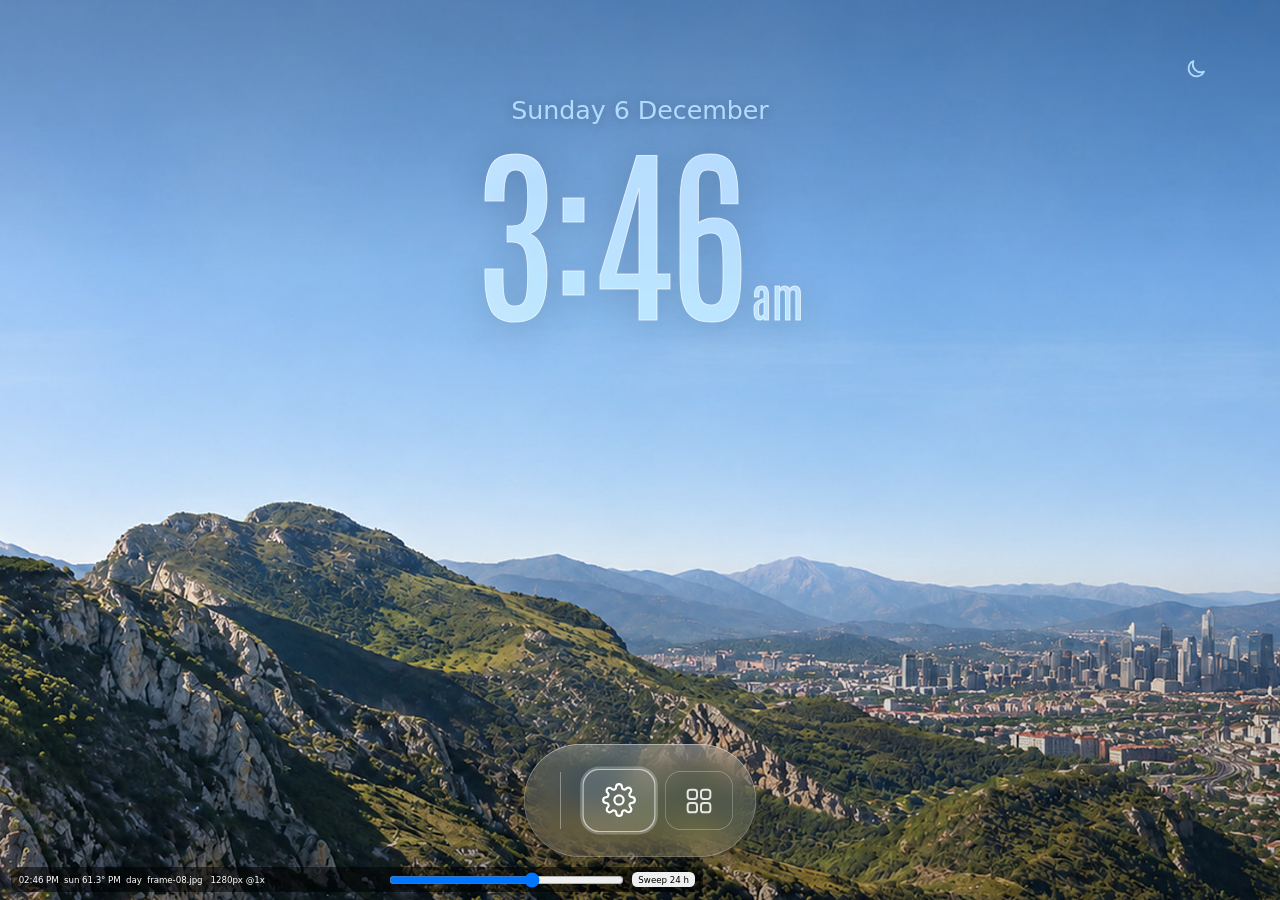
==== commit a4c27e17: "Game-day score bugs on the landscape home (MLB) - A glass bug for each of the configured teams' game" ====
--- a/tv-home/web/index.html
+++ b/tv-home/web/index.html
@@ -7,6 +7,8 @@
 <link rel="preload" href="fonts/inter-latin-wght-normal.woff2" as="font" type="font/woff2" crossorigin>
 <link rel="stylesheet" href="app.css">
 <link rel="stylesheet" href="sky.css">
+<link rel="stylesheet" href="nowplaying.css">
+<link rel="stylesheet" href="scores.css">
 </head>
 <body>
 <div class="bg" id="bg" aria-hidden="true"></div>
@@ -85,6 +87,8 @@
 <script src="config.js"></script>
 <script src="smarthome.js"></script>
 <script src="sky.js"></script>
+<script src="nowplaying.js"></script>
+<script src="scores.js"></script>
 <script src="app.js"></script>
 </body>
 </html>
--- a/tv-home/web/nowplaying.css
+++ b/tv-home/web/nowplaying.css
@@ -0,0 +1,188 @@
+/* The Spotify "now playing" card of the solar home (nowplaying.js). Sizes are the design's at 1080p:
+   1rem = 16 device pixels on a 1920x1080 TV. Small: 440 x 221 at the top left. Large: 860 x 414 in
+   the middle, where the big clock is, which steps aside while it shows. */
+
+/* the box: only its place and size (the card inside carries the glass and every transform) */
+.np {
+  position: fixed; z-index: 3; left: 4rem; top: var(--np-top, 4rem); width: 27.5rem; height: 13.8125rem;
+  pointer-events: none; transform-origin: 0 0;
+  transition: left 750ms cubic-bezier(0.32, 1.2, 0.36, 1), top 750ms cubic-bezier(0.32, 1.2, 0.36, 1),
+    width 750ms cubic-bezier(0.32, 1.2, 0.36, 1), height 750ms cubic-bezier(0.32, 1.2, 0.36, 1);
+}
+.np.large { left: calc(50% - 26.875rem); top: 9.375rem; width: 53.75rem; height: 25.875rem; }
+.np.gone { display: none; }
+
+/* the glass */
+.np-card {
+  position: absolute; top: 0; right: 0; bottom: 0; left: 0; border-radius: 2.25rem; overflow: hidden; color: #fff;
+  background: linear-gradient(135deg, rgba(255, 255, 255, 0.18), rgba(255, 255, 255, 0.05) 45%, rgba(255, 255, 255, 0.10)), rgba(14, 22, 30, 0.38);
+  -webkit-backdrop-filter: blur(2.5rem) saturate(1.8) brightness(1.05); backdrop-filter: blur(2.5rem) saturate(1.8) brightness(1.05);
+  box-shadow: inset 0 0 0 0.09375rem rgba(255, 255, 255, 0.26), inset 0.125rem 0.125rem 0 -0.03125rem rgba(255, 255, 255, 0.65),
+    inset -0.09375rem -0.09375rem 0 -0.03125rem rgba(255, 255, 255, 0.2), inset 0 -1rem 1.75rem -1rem rgba(0, 0, 0, 0.26),
+    inset 0 1rem 1.75rem -1.125rem rgba(255, 255, 255, 0.38), 0 1.5rem 4rem rgba(0, 0, 0, 0.3);
+  transition: transform 350ms cubic-bezier(0.34, 1.56, 0.64, 1), opacity 400ms ease, box-shadow 300ms ease,
+    border-radius 750ms cubic-bezier(0.32, 1.2, 0.36, 1);
+}
+.np.large .np-card { border-radius: 3rem; }
+/* the sheen at the top left */
+.np-sheen {
+  position: absolute; top: 0; right: 0; bottom: 0; left: 0; pointer-events: none; mix-blend-mode: screen;
+  background: radial-gradient(120% 90% at 10% 0%, rgba(255, 255, 255, 0.30), rgba(255, 255, 255, 0.07) 32%, rgba(255, 255, 255, 0) 58%);
+}
+/* no backdrop blur (unsupported, or home.bar_blur false, as for the app bar): a plainer, darker glass */
+.no-blur .np-card {
+  -webkit-backdrop-filter: none; backdrop-filter: none;
+  background: linear-gradient(135deg, rgba(255, 255, 255, 0.18), rgba(255, 255, 255, 0.05) 45%, rgba(255, 255, 255, 0.10)), rgba(14, 22, 30, 0.74);
+}
+@supports not ((backdrop-filter: blur(1px)) or (-webkit-backdrop-filter: blur(1px))) {
+  .np-card { background: linear-gradient(135deg, rgba(255, 255, 255, 0.18), rgba(255, 255, 255, 0.05) 45%, rgba(255, 255, 255, 0.10)), rgba(14, 22, 30, 0.74); }
+}
+
+/* A. pop in: from a little above, small and clear, with a slight overshoot */
+.np.off .np-card { opacity: 0; transform: translateY(-1.75rem) scale(0.8); }
+.np.entering .np-card { transition: opacity 400ms ease, transform 650ms cubic-bezier(0.34, 1.56, 0.64, 1); }
+/* leaving after a long pause: back up the way it came, quicker */
+.np.leaving .np-card { opacity: 0; transform: translateY(-0.75rem) scale(0.92); transition: opacity 350ms ease-in, transform 350ms ease-in; }
+/* C. held to stop: it shrinks away */
+.np.stopped .np-card { opacity: 0; transform: scale(0.84); transition: opacity 450ms ease-in, transform 450ms ease-in; }
+
+/* the whole card selected: no ring. It lifts, its rim brightens a little and its shadow deepens. */
+.np.sel .np-card { transform: scale(1.03); }
+/* (a selected score bug's body, scores.css, takes the same rim and shadow) */
+.np.sel .np-card, .sb.sel .np-card {
+  box-shadow: inset 0 0 0 0.09375rem rgba(255, 255, 255, 0.38), inset 0.125rem 0.125rem 0 -0.03125rem rgba(255, 255, 255, 0.85),
+    inset -0.09375rem -0.09375rem 0 -0.03125rem rgba(255, 255, 255, 0.3), inset 0 -1rem 1.75rem -1rem rgba(0, 0, 0, 0.26),
+    inset 0 1rem 1.75rem -1.125rem rgba(255, 255, 255, 0.46), 0 2.5rem 5.625rem rgba(0, 0, 0, 0.55);
+}
+.np.holding .np-card { transform: scale(0.965); transition: transform 200ms ease-out, box-shadow 300ms ease; }
+
+/* the album art: one picture that moves and grows between the two sizes */
+.np-art {
+  position: absolute; z-index: 2; left: 1rem; top: 1rem; width: 5.75rem; height: 5.75rem; border-radius: 1.25rem; overflow: hidden;
+  background: rgba(255, 255, 255, 0.14); transform-origin: 0 0;
+  transition: left 750ms cubic-bezier(0.32, 1.2, 0.36, 1), top 750ms cubic-bezier(0.32, 1.2, 0.36, 1),
+    width 750ms cubic-bezier(0.32, 1.2, 0.36, 1), height 750ms cubic-bezier(0.32, 1.2, 0.36, 1), border-radius 750ms cubic-bezier(0.32, 1.2, 0.36, 1);
+}
+.np.large .np-art { left: 1.75rem; top: 6.625rem; width: 17.5rem; height: 17.5rem; border-radius: 1.375rem; }
+.np-art img { display: block; width: 100%; height: 100%; object-fit: cover; }
+/* "OK opens Spotify", on the art while the card is selected (two lines on the small art) */
+.np-tip {
+  position: absolute; left: 50%; top: 50%; transform: translate(-50%, -50%); max-width: 96%; padding: 0.375rem 0.5rem; border-radius: 0.875rem;
+  background: rgba(8, 12, 18, 0.8); color: #fff; font-size: 0.875rem; line-height: 1.0625rem; font-weight: 600; text-align: center; white-space: nowrap;
+  opacity: 0; transition: opacity 200ms ease;
+}
+.np-tip b { display: block; font-weight: inherit; }
+.np.large .np-tip { top: auto; bottom: 1rem; transform: translateX(-50%); padding: 0.5rem 1.125rem; border-radius: 1.5rem; font-size: 1.25rem; line-height: 1.625rem; }
+.np.large .np-tip b { display: inline; }
+.np.sel .np-tip, .np.note .np-tip { opacity: 1; }
+.np.note .np-tip { white-space: normal; }
+
+/* the two layouts, each at its own size from the card's top left corner. B: the one going fades in
+   0.18 s, the one coming fades in over 0.35 s once the card is most of the way there. */
+.np-s, .np-l { position: absolute; z-index: 1; top: 0; left: 0; opacity: 0; transition: opacity 180ms ease; }
+.np-s { width: 27.5rem; height: 13.8125rem; }
+.np-l { width: 53.75rem; height: 25.875rem; }
+.np.small .np-s, .np.large .np-l { opacity: 1; transition: opacity 350ms ease 300ms; }
+
+.np-title, .np-artist { white-space: nowrap; overflow: hidden; text-overflow: ellipsis; }
+/* a title that does not fit slides along (nowplaying.js slide()): no dots while it moves */
+.np-title.run { text-overflow: clip; }
+.np-title.run span { display: inline-block; will-change: transform; }
+.np-title { font-weight: 600; color: #fff; letter-spacing: -0.01em; }
+.np-artist { color: rgba(255, 255, 255, 0.88); }
+.np-bar { border-radius: 1rem; overflow: hidden; background: rgba(255, 255, 255, 0.24); }
+.np-bar i { display: block; height: 100%; background: #fff; transform-origin: 0 50%; transform: scaleX(0); }
+
+/* round buttons: no fill, a thin ring, a white icon. In focus: white, a dark icon, a little bigger. */
+.np-b {
+  flex: none; display: flex; align-items: center; justify-content: center; border-radius: 50%; color: #fff;
+  box-shadow: inset 0 0 0 0.09375rem rgba(255, 255, 255, 0.32);
+  transition: transform 150ms ease-out, background 150ms ease-out, color 150ms ease-out;
+}
+.np-b svg { display: block; fill: currentColor; }
+.np-b svg.line { fill: none; stroke: currentColor; stroke-width: 2; stroke-linecap: round; stroke-linejoin: round; }
+.np-b.focus { background: rgba(255, 255, 255, 0.96); color: #10161d; transform: scale(1.1); box-shadow: 0 0.5rem 1.5rem rgba(0, 0, 0, 0.3); }
+.np-ctl { display: flex; align-items: center; justify-content: center; }
+
+/* shuffle: a very small green mark midway between the card's edge and Previous, there only while
+   shuffle is on in Spotify (nothing at all while it is off). Not a button: Spotify will not change shuffle from outside on a TV's own app. */
+.np-shuf { position: absolute; display: flex; align-items: center; justify-content: center; color: #1ed760; opacity: 0; transition: opacity 250ms ease; }
+.np-shuf.on { opacity: 1; }
+.np-shuf svg { display: block; fill: none; stroke: currentColor; stroke-width: 2; stroke-linecap: round; stroke-linejoin: round; }
+.np-s .np-shuf { left: 1.8125rem; top: 9.4375rem; width: 2.75rem; height: 2.75rem; }
+.np-s .np-shuf svg { width: 1rem; height: 1rem; }
+.np-l .np-ctl { position: relative; }
+.np-l .np-shuf { left: 1.4375rem; top: 50%; margin-top: -1.625rem; width: 3.25rem; height: 3.25rem; }
+.np-l .np-shuf svg { width: 1.25rem; height: 1.25rem; }
+
+/* small: art 92 at 16,16; the song and artist beside it; the size button; the line; the controls */
+.np-s .np-text { position: absolute; left: 7.75rem; right: 5rem; top: 1.8125rem; }
+.np-s .np-title { font-size: 1.875rem; line-height: 2.25rem; }
+.np-s .np-artist { font-size: 1.375rem; line-height: 1.75rem; margin-top: 0.125rem; }
+.np-s .np-size { position: absolute; right: 1rem; top: 2.25rem; width: 3.25rem; height: 3.25rem; }
+.np-s .np-size svg { width: 1.5rem; height: 1.5rem; }
+.np-s .np-bar { position: absolute; left: 1rem; right: 1rem; top: 7.75rem; height: 0.3125rem; }
+.np-s .np-ctl { position: absolute; left: 0; right: 0; top: 8.8125rem; height: 4rem; }
+.np-s .np-ctl .np-b + .np-b { margin-left: 1.875rem; }
+.np-s .np-skip { width: 3.5rem; height: 3.5rem; }
+.np-s .np-skip svg { width: 1.625rem; height: 1.625rem; }
+.np-s .np-play { width: 4rem; height: 4rem; }
+.np-s .np-play svg { width: 1.875rem; height: 1.875rem; }
+
+/* large: a small clock and the shrink button on top; art 280 at 28,106; the rest in the column beside it */
+.np-clock {
+  position: absolute; left: 1.75rem; top: 1.375rem; font-family: "Antonio", "Arial Narrow", sans-serif; font-weight: 400;
+  font-size: 4rem; line-height: 1; letter-spacing: -0.01em; white-space: nowrap; color: #fff;
+}
+.np-clock small { font-size: 1.625rem; font-weight: 400; margin-left: 0.375rem; letter-spacing: 0.02em; }
+.np-l .np-size { position: absolute; right: 1.75rem; top: 1.6875rem; width: 3.375rem; height: 3.375rem; }
+.np-l .np-size svg { width: 1.5rem; height: 1.5rem; }
+.np-col { position: absolute; left: 21.25rem; right: 1.75rem; top: 6.625rem; height: 17.5rem; display: flex; flex-direction: column; justify-content: space-between; }
+.np-l .np-title { font-size: 2.875rem; line-height: 3.375rem; }
+.np-l .np-artist { font-size: 1.875rem; line-height: 2.375rem; margin-top: 0.25rem; }
+.np-prog { display: flex; align-items: center; font-size: 1.25rem; line-height: 1.5rem; color: rgba(255, 255, 255, 0.88); font-variant-numeric: tabular-nums; }
+.np-prog .np-bar { flex: 1; height: 0.375rem; margin: 0 0.875rem; }
+.np-l .np-ctl { margin-top: 1.125rem; }
+.np-l .np-ctl .np-b + .np-b { margin-left: 2.125rem; }
+.np-l .np-skip { width: 4.5rem; height: 4.5rem; }
+.np-l .np-skip svg { width: 2rem; height: 2rem; }
+.np-l .np-play { width: 5.25rem; height: 5.25rem; }
+.np-l .np-play svg { width: 2.375rem; height: 2.375rem; }
+
+/* C. OK held: a dark veil, and a pill that fills from the left in 1.2 s. Let go early and it empties in 0.25 s.
+   (A score bug, .sb in scores.css, has the same veil and pill inside its body.) */
+.np-veil {
+  position: absolute; z-index: 3; top: 0; right: 0; bottom: 0; left: 0; display: flex; align-items: center; justify-content: center;
+  background: rgba(8, 12, 18, 0.45); opacity: 0; transition: opacity 200ms ease;
+}
+.np.holding .np-veil, .sb.holding .np-veil { opacity: 1; }
+.np.holding .np-tip { opacity: 0; }   /* one message at a time */
+.np-hold {
+  position: relative; width: 20rem; height: 3.625rem; border-radius: 1.8125rem; overflow: hidden; display: flex; align-items: center; justify-content: center;
+  background: rgba(8, 12, 18, 0.55); box-shadow: inset 0 0 0 0.09375rem rgba(255, 255, 255, 0.4);
+  font-size: 1.375rem; line-height: 1.75rem; font-weight: 600; color: #fff;
+}
+.np-hold i { position: absolute; top: 0; bottom: 0; left: 0; width: 100%; background: rgba(255, 255, 255, 0.36); transform-origin: 0 50%; transform: scaleX(0); transition: transform 250ms ease-out; }
+.np.press .np-hold i, .sb.press .np-hold i { transform: scaleX(1); transition: transform 1200ms linear; }
+.np-hold span { position: relative; }
+
+/* browser previews (nowplaying.js mouse()): the card can be clicked, and the pointer shows */
+.np-veil { pointer-events: none; }
+.np-mouse body { cursor: default; }
+.np-mouse .np { pointer-events: auto; }
+.np-mouse .np-s, .np-mouse .np-l { pointer-events: none; }
+.np-mouse .np.small .np-s, .np-mouse .np.large .np-l { pointer-events: auto; }
+.np-mouse .np-b { cursor: pointer; }
+
+/* the first frame of a pop-in, and a TV that cannot afford the moving card: nothing glides */
+.np.nomorph, .np.nomorph .np-art, .np.fade, .np.fade .np-art { transition: none; }
+.np.nomorph .np-card { transition: none; }
+.np.nomorph .np-s, .np.nomorph .np-l, .np.fade .np-s, .np.fade .np-l { transition: none; }
+/* home.np_morph "fade": the card dips out, changes size out of sight and comes back */
+.np.fade .np-card { transition: opacity 180ms ease, transform 180ms ease, box-shadow 300ms ease; }
+.np.fade.swap .np-card { opacity: 0; transform: scale(0.96); }
+
+/* the big clock and the date line step aside for the large card (0.5 s), and come back after it */
+.mode-solar .time, .mode-solar .date { transition: opacity 500ms ease, transform 500ms ease; }
+.mode-solar.np-big .time { opacity: 0; transform: scale(0.94); }
+.mode-solar.np-big .date { opacity: 0; }
--- a/tv-home/web/scores.css
+++ b/tv-home/web/scores.css
@@ -0,0 +1,185 @@
+/* The game-day score bugs of the solar home (scores.js): one for each game in its window, two at
+   most. Sizes are the design's at 1080p: 1rem = 16 device pixels on a 1920x1080 TV. One bug is a
+   440 x 228 box: a 184 high glass body with a 44 high tab standing on its top edge.
+   Only transforms and opacity move here (the body's rim and shadow on select are the card's own rule). */
+
+/* the letters that stand in for a team's logo */
+@font-face {
+  font-family: "Antonio"; font-weight: 600; font-display: block;
+  src: url(fonts/antonio-latin-600.woff2) format("woff2");
+}
+
+/* the stack: the Spotify card's own corner (.np). While that card shows small (html.np-small, set by
+   nowplaying.js) the stack sits 16 px under it, and slides between the two places. It is over the
+   app bar and under the top of the screen (the list of people opens over it) and under the card,
+   which passes in front of it on its way to the middle. */
+.sbs {
+  position: fixed; z-index: 1; left: 4rem; top: var(--np-top, 4rem); width: 27.5rem; height: 0;
+  pointer-events: none; transform: translateY(0);
+  transition: transform 500ms cubic-bezier(0.32, 1.2, 0.36, 1);
+}
+.np-small .sbs { transform: translateY(14.8125rem); }   /* the card's 221 px and 16 px of air */
+.sbs.gone { display: none; }
+.sbs > svg { position: absolute; width: 0; height: 0; }
+
+/* one bug: only its place. The second sits 12 px under the first, and makes room (54 px) for the
+   first one's pill while that one is selected. */
+.sb {
+  position: absolute; left: 0; top: 0; width: 27.5rem; height: 14.25rem; color: #fff;
+  transition: transform 500ms cubic-bezier(0.32, 1.2, 0.36, 1);
+}
+.sb.s1 { transform: translateY(15rem); }
+.sb.s1.room { transform: translateY(17.625rem); }
+
+/* everything that lifts, pops in and shrinks away together. The fades are on each glass piece
+   itself: a faded parent would take the blur behind the glass away for as long as it fades. */
+.sb-lift {
+  position: absolute; top: 0; right: 0; bottom: 0; left: 0;
+  transition: transform 350ms cubic-bezier(0.34, 1.56, 0.64, 1);
+}
+
+/* the tab: its own piece of the same glass (the tint and blur of .np-card), standing on the body's
+   top edge and never over it, or the tint would double. A rounded rectangle tipped back: 234 wide at
+   the foot, about 150 at the top, 44 high. Light on its top and side edges only. */
+.sb-tabg {
+  position: absolute; left: 2.125rem; top: -2.875rem; width: 14.625rem; height: 5.625rem; border-radius: 2.125rem 2.125rem 0 0;
+  transform-origin: 50% 100%; transform: perspective(6.4375rem) rotateX(40deg);
+  background: linear-gradient(135deg, rgba(255, 255, 255, 0.18), rgba(255, 255, 255, 0.08)), rgba(14, 22, 30, 0.38);
+  -webkit-backdrop-filter: blur(2.5rem) saturate(1.8) brightness(1.05); backdrop-filter: blur(2.5rem) saturate(1.8) brightness(1.05);
+  box-shadow: inset 0 0.125rem 0 rgba(255, 255, 255, 0.6), inset 0.125rem 0 0 rgba(255, 255, 255, 0.3), inset -0.125rem 0 0 rgba(255, 255, 255, 0.22);
+  transition: opacity 400ms ease;
+}
+/* the same three edges once more, faded in over them while the bug is selected: together they come
+   to 0.8, 0.4 and 0.3 of white (only an opacity moves) */
+.sb-tabg::after {
+  content: ""; position: absolute; top: 0; right: 0; bottom: 0; left: 0; border-radius: inherit; opacity: 0; transition: opacity 300ms ease;
+  box-shadow: inset 0 0.125rem 0 rgba(255, 255, 255, 0.5), inset 0.125rem 0 0 rgba(255, 255, 255, 0.143), inset -0.125rem 0 0 rgba(255, 255, 255, 0.103);
+}
+/* no backdrop blur: the same plainer, darker glass as the card's */
+.no-blur .sb-tabg {
+  -webkit-backdrop-filter: none; backdrop-filter: none;
+  background: linear-gradient(135deg, rgba(255, 255, 255, 0.18), rgba(255, 255, 255, 0.08)), rgba(14, 22, 30, 0.74);
+}
+@supports not ((backdrop-filter: blur(1px)) or (-webkit-backdrop-filter: blur(1px))) {
+  .sb-tabg { background: linear-gradient(135deg, rgba(255, 255, 255, 0.18), rgba(255, 255, 255, 0.08)), rgba(14, 22, 30, 0.74); }
+}
+/* the league: its mark (24 high) and its name, in the middle of x 58 to 228, y 7 to 39 */
+.sb-tab {
+  position: absolute; left: 3.625rem; top: 0.4375rem; width: 10.625rem; height: 2rem; display: flex; align-items: center; justify-content: center;
+  font-size: 1.375rem; line-height: 2rem; font-weight: 500; letter-spacing: 0.15625rem; white-space: nowrap;
+  transition: opacity 400ms ease;
+}
+.sb-tab i { flex: none; display: flex; align-items: center; height: 1.5rem; margin-right: 0.625rem; }
+.sb-tab i:empty { display: none; }
+.sb-tab img { display: block; height: 1.5rem; width: auto; max-width: 4rem; object-fit: contain; }
+.sb-tab svg { display: block; width: 1.5rem; height: 1.5rem; fill: none; stroke: currentColor; stroke-width: 1.7; stroke-linecap: round; }
+.sb-tab span { margin-right: -0.15625rem; }   /* the last letter's spacing does not push the name off centre */
+
+/* the body: the Spotify card's own glass (it carries the class np-card: tint, blur, sheen, rim and
+   shadow are nowplaying.css's rules, not copies), the lower 184 px of the box */
+.sb .sb-body { top: 2.75rem; }
+
+/* the two teams: a logo slot of 104 x 72, the score at the right. No names. */
+.sb-row { position: absolute; left: 1.75rem; width: 13.375rem; height: 4.5rem; display: flex; align-items: center; justify-content: space-between; }
+.sb-row.a { top: 1rem; }
+.sb-row.h { top: 6.125rem; }
+.sb-mark {
+  flex: none; width: 6.5rem; height: 4.5rem; display: flex; align-items: center; justify-content: center;
+  font-family: "Antonio", "Arial Narrow", sans-serif; font-weight: 600; font-size: 3.125rem; line-height: 4.5rem; letter-spacing: 0.0625rem; white-space: nowrap;
+}
+/* the whole logo always fits inside its slot, whatever its shape */
+.sb-mark img { display: block; width: 100%; height: 100%; object-fit: contain; }
+.sb-score { flex: none; font-size: 4rem; line-height: 4.5rem; font-weight: 800; letter-spacing: -0.0625rem; white-space: nowrap; }
+/* a hundred points or more: three digits fit beside the logo a size smaller */
+.sb.d3 .sb-score { font-size: 3.25rem; }
+/* a score that changed: up to 1.18 and back, once */
+@keyframes sb-bump { 0% { transform: scale(1); } 40% { transform: scale(1.18); } 100% { transform: scale(1); } }
+.sb-score.bump { animation: sb-bump 400ms ease-out 1; }
+/* the hairline between the rows, fading out at both ends, and the line before the right panel */
+.sb-h {
+  position: absolute; left: 1.75rem; top: 5.6875rem; width: 13.375rem; height: 0.09375rem;
+  background: linear-gradient(90deg, rgba(255, 255, 255, 0), rgba(255, 255, 255, 0.4) 30%, rgba(255, 255, 255, 0.4) 70%, rgba(255, 255, 255, 0));
+}
+.sb-v { position: absolute; left: 16.125rem; top: 1.25rem; width: 0.09375rem; height: 9.125rem; background: rgba(255, 255, 255, 0.42); }
+
+/* the right panel: x 260 to 440, everything centred in it */
+.sb-side { position: absolute; left: 16.25rem; top: 0; width: 11.25rem; height: 11.5rem; }
+.sb-mid { position: absolute; top: 0; right: 0; bottom: 0; left: 0; display: flex; flex-direction: column; align-items: center; justify-content: center; text-align: center; white-space: nowrap; }
+
+/* baseball, live: the inning (a triangle up for the top, down for the bottom), the bases, the outs */
+.sb-inn {
+  position: absolute; left: 0; right: 0; top: 0.75rem; height: 2.25rem; display: flex; align-items: center; justify-content: center;
+  font-size: 2.125rem; line-height: 2.25rem; font-weight: 800; white-space: nowrap;
+}
+.sb-inn svg { flex: none; display: block; width: 1.375rem; height: 1.125rem; margin-right: 0.625rem; fill: #fff; }
+/* three thick glass tiles in a diamond, 148 x 80. Each base is two pictures, empty and lit, and a
+   base that changes cross-fades between them. */
+.sb-bases { position: absolute; left: 1rem; top: 3.5rem; width: 9.25rem; height: 5rem; }
+.sb-bases svg { position: absolute; left: 0; top: 0; width: 100%; height: 100%; overflow: visible; transition: opacity 300ms ease; }
+.sb-bases .lit {
+  opacity: 0;
+  -webkit-filter: drop-shadow(0 0 0.625rem rgba(255, 196, 30, 0.95)) drop-shadow(0 0 0.1875rem rgba(255, 220, 120, 0.9));
+  filter: drop-shadow(0 0 0.625rem rgba(255, 196, 30, 0.95)) drop-shadow(0 0 0.1875rem rgba(255, 220, 120, 0.9));
+}
+.sb-bases.on1 .b1.lit, .sb-bases.on2 .b2.lit, .sb-bases.on3 .b3.lit { opacity: 1; }
+.sb-bases.on1 .b1.dim, .sb-bases.on2 .b2.dim, .sb-bases.on3 .b3.dim { opacity: 0; }
+.sb-outs { position: absolute; left: 0; right: 0; top: 9.375rem; height: 1rem; display: flex; justify-content: center; }
+.sb-outs i { flex: none; width: 1rem; height: 1rem; border-radius: 50%; box-shadow: inset 0 0 0 0.125rem #fff; }
+.sb-outs i + i { margin-left: 0.875rem; }
+.sb-outs i.on { background: #fff; }
+
+/* basketball: a ring of fine ticks, 148 across, and over it a solid arc for what is left of the period */
+.sb-ring { position: absolute; left: 1rem; top: 1.125rem; width: 9.25rem; height: 9.25rem; display: block; }
+.sb-ring circle { fill: none; stroke-width: 9; }
+.sb-ring .tk { stroke: rgba(255, 255, 255, 0.6); }
+.sb-ring .arc { stroke: rgba(214, 224, 240, 0.92); }
+/* the quarter over the clock, sized to sit well inside the ring (123 px clear across) even at 12:00 */
+.sb-per { font-size: 1.125rem; line-height: 1.375rem; font-weight: 700; letter-spacing: 0.0625rem; }
+.sb-clk { font-size: 2.125rem; line-height: 2.375rem; font-weight: 800; letter-spacing: -0.0625rem; }
+
+/* before the game: when it starts, AM or PM on the same line, and how long that is from now. No ring. */
+.sb-when { display: flex; align-items: baseline; justify-content: center; }
+.sb-time { font-size: 2rem; line-height: 2.375rem; font-weight: 800; letter-spacing: -0.0625rem; }
+.sb-ap { margin-left: 0.375rem; font-size: 1.125rem; line-height: 1.375rem; font-weight: 700; letter-spacing: 0.0625rem; text-transform: uppercase; }
+.sb-ap:empty { display: none; }
+.sb-in { font-size: 1.25rem; line-height: 1.625rem; font-weight: 500; color: rgba(255, 255, 255, 0.9); }
+
+/* one word in place of the inning or the clock: FINAL, F/10, HALF, a rain delay (scores.js picks the size that fits) */
+.sb-word { font-size: 2.125rem; line-height: 2.25rem; font-weight: 800; text-transform: uppercase; }
+
+/* selected: no ring. The whole bug lifts 3 % with its bottom edge kept where it was (the pill under
+   it stays 10 px away), the body's rim brightens and its shadow deepens (the card's own rule, shared
+   in nowplaying.css) and the tab's edges brighten with it. */
+.sb.sel .sb-lift { transform: translateY(-0.21375rem) scale(1.03); }
+.sb.sel .sb-tabg::after { opacity: 1; }
+/* OK held: as the card (the veil and the filling pill are nowplaying.css's) */
+.sb.holding .sb-lift { transform: scale(0.965); transition: transform 200ms ease-out; }
+
+/* the white pill 10 px under the selected bug: what OK does */
+.sb-pill {
+  position: absolute; left: -3rem; right: -3rem; top: 14.875rem; height: 2.125rem; display: flex; justify-content: center;
+  opacity: 0; transition: opacity 200ms ease;
+}
+.sb-pill span {
+  flex: none; max-width: 100%; box-sizing: border-box; height: 2.125rem; padding: 0 1rem; border-radius: 1.0625rem; overflow: hidden; text-overflow: ellipsis;
+  background: rgba(255, 255, 255, 0.95); color: #10151d; font-size: 1.25rem; line-height: 2.125rem; font-weight: 700; white-space: nowrap;
+}
+.sb-pill span:empty { display: none; }
+.sb.sel .sb-pill { opacity: 1; }
+.sb.holding .sb-pill, .sb.leaving .sb-pill, .sb.stopped .sb-pill { opacity: 0; }   /* one message at a time */
+
+/* popping in and leaving: the card's own moves and timings (nowplaying.css, A and C) */
+.sb.off .sb-lift { transform: translateY(-1.75rem) scale(0.8); }
+.sb.off .sb-tabg, .sb.off .sb-tab, .sb.off .np-card { opacity: 0; }
+.sb.entering .sb-lift { transition: transform 650ms cubic-bezier(0.34, 1.56, 0.64, 1); }
+.sb.leaving .sb-lift { transform: translateY(-0.75rem) scale(0.92); transition: transform 350ms ease-in; }
+.sb.leaving .sb-tabg, .sb.leaving .sb-tab, .sb.leaving .np-card { opacity: 0; transition: opacity 350ms ease-in; }
+/* held to hide: it shrinks away */
+.sb.stopped .sb-lift { transform: scale(0.84); transition: transform 450ms ease-in; }
+.sb.stopped .sb-tabg, .sb.stopped .sb-tab, .sb.stopped .np-card { opacity: 0; transition: opacity 450ms ease-in; }
+/* the first frame of a pop-in: nothing glides */
+.sb.nomorph, .sb.nomorph .sb-lift, .sb.nomorph .sb-tabg, .sb.nomorph .sb-tab, .sb.nomorph .np-card { transition: none; }
+
+/* Keep watching is open and has lifted the app bar: with the small card and two bugs, the second
+   bug would be under the bar's end, so it steps out until the bar is back down */
+.shelf-open.np-small .sb.s1 .sb-tabg, .shelf-open.np-small .sb.s1 .sb-tab, .shelf-open.np-small .sb.s1 .np-card { opacity: 0; }
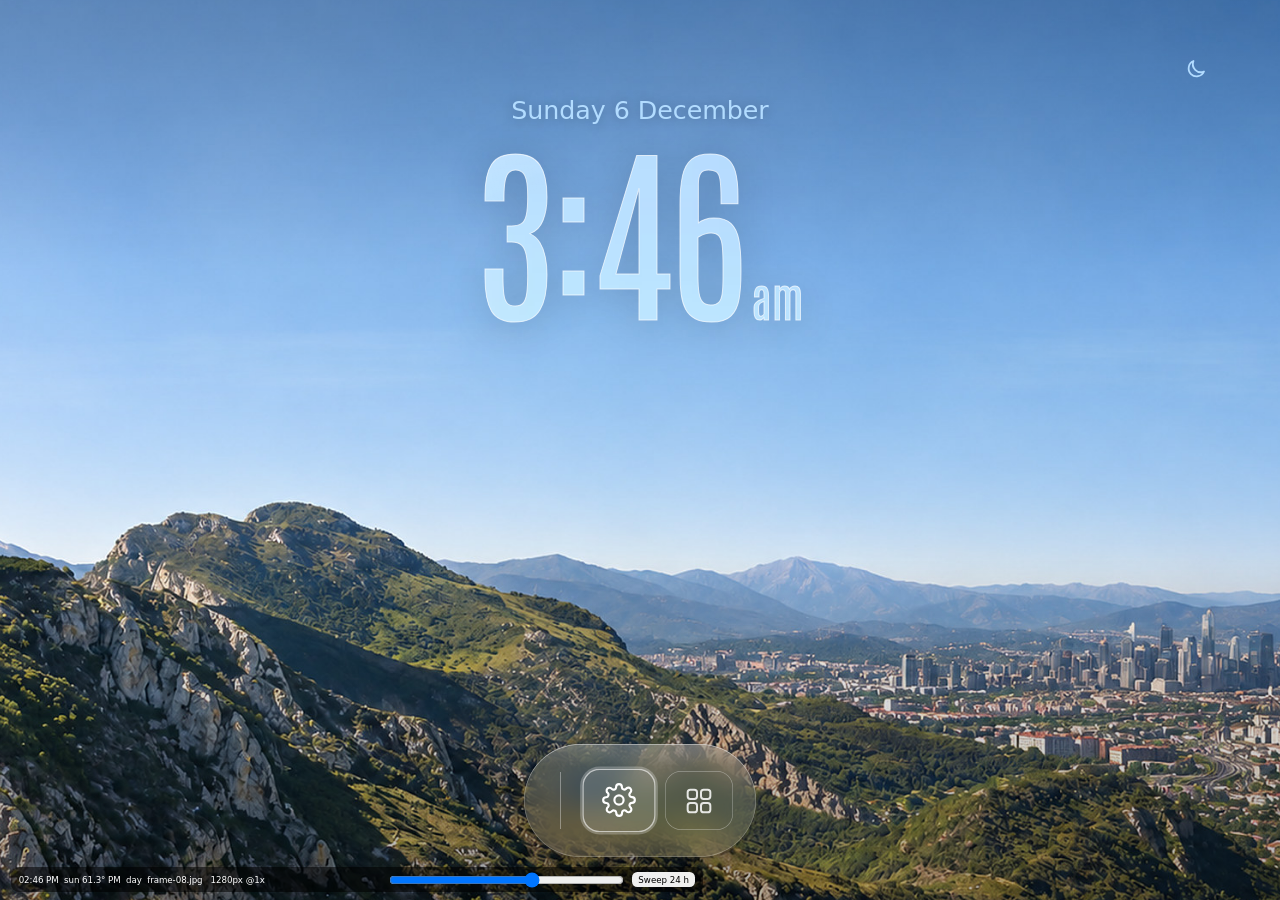
==== commit 763e0cca: "Spotify now-playing card on the landscape home - A glass card at the top left while music plays: art" ====
--- a/tv-home/web/index.html
+++ b/tv-home/web/index.html
@@ -8,7 +8,6 @@
 <link rel="stylesheet" href="app.css">
 <link rel="stylesheet" href="sky.css">
 <link rel="stylesheet" href="nowplaying.css">
-<link rel="stylesheet" href="scores.css">
 </head>
 <body>
 <div class="bg" id="bg" aria-hidden="true"></div>
@@ -88,7 +87,6 @@
 <script src="smarthome.js"></script>
 <script src="sky.js"></script>
 <script src="nowplaying.js"></script>
-<script src="scores.js"></script>
 <script src="app.js"></script>
 </body>
 </html>
--- a/tv-home/web/nowplaying.css
+++ b/tv-home/web/nowplaying.css
@@ -47,9 +47,8 @@
 .np.stopped .np-card { opacity: 0; transform: scale(0.84); transition: opacity 450ms ease-in, transform 450ms ease-in; }
 
 /* the whole card selected: no ring. It lifts, its rim brightens a little and its shadow deepens. */
-.np.sel .np-card { transform: scale(1.03); }
-/* (a selected score bug's body, scores.css, takes the same rim and shadow) */
-.np.sel .np-card, .sb.sel .np-card {
+.np.sel .np-card {
+  transform: scale(1.03);
   box-shadow: inset 0 0 0 0.09375rem rgba(255, 255, 255, 0.38), inset 0.125rem 0.125rem 0 -0.03125rem rgba(255, 255, 255, 0.85),
     inset -0.09375rem -0.09375rem 0 -0.03125rem rgba(255, 255, 255, 0.3), inset 0 -1rem 1.75rem -1rem rgba(0, 0, 0, 0.26),
     inset 0 1rem 1.75rem -1.125rem rgba(255, 255, 255, 0.46), 0 2.5rem 5.625rem rgba(0, 0, 0, 0.55);
@@ -149,13 +148,12 @@
 .np-l .np-play { width: 5.25rem; height: 5.25rem; }
 .np-l .np-play svg { width: 2.375rem; height: 2.375rem; }
 
-/* C. OK held: a dark veil, and a pill that fills from the left in 1.2 s. Let go early and it empties in 0.25 s.
-   (A score bug, .sb in scores.css, has the same veil and pill inside its body.) */
+/* C. OK held: a dark veil, and a pill that fills from the left in 1.2 s. Let go early and it empties in 0.25 s. */
 .np-veil {
   position: absolute; z-index: 3; top: 0; right: 0; bottom: 0; left: 0; display: flex; align-items: center; justify-content: center;
   background: rgba(8, 12, 18, 0.45); opacity: 0; transition: opacity 200ms ease;
 }
-.np.holding .np-veil, .sb.holding .np-veil { opacity: 1; }
+.np.holding .np-veil { opacity: 1; }
 .np.holding .np-tip { opacity: 0; }   /* one message at a time */
 .np-hold {
   position: relative; width: 20rem; height: 3.625rem; border-radius: 1.8125rem; overflow: hidden; display: flex; align-items: center; justify-content: center;
@@ -163,7 +161,7 @@
   font-size: 1.375rem; line-height: 1.75rem; font-weight: 600; color: #fff;
 }
 .np-hold i { position: absolute; top: 0; bottom: 0; left: 0; width: 100%; background: rgba(255, 255, 255, 0.36); transform-origin: 0 50%; transform: scaleX(0); transition: transform 250ms ease-out; }
-.np.press .np-hold i, .sb.press .np-hold i { transform: scaleX(1); transition: transform 1200ms linear; }
+.np.press .np-hold i { transform: scaleX(1); transition: transform 1200ms linear; }
 .np-hold span { position: relative; }
 
 /* browser previews (nowplaying.js mouse()): the card can be clicked, and the pointer shows */
